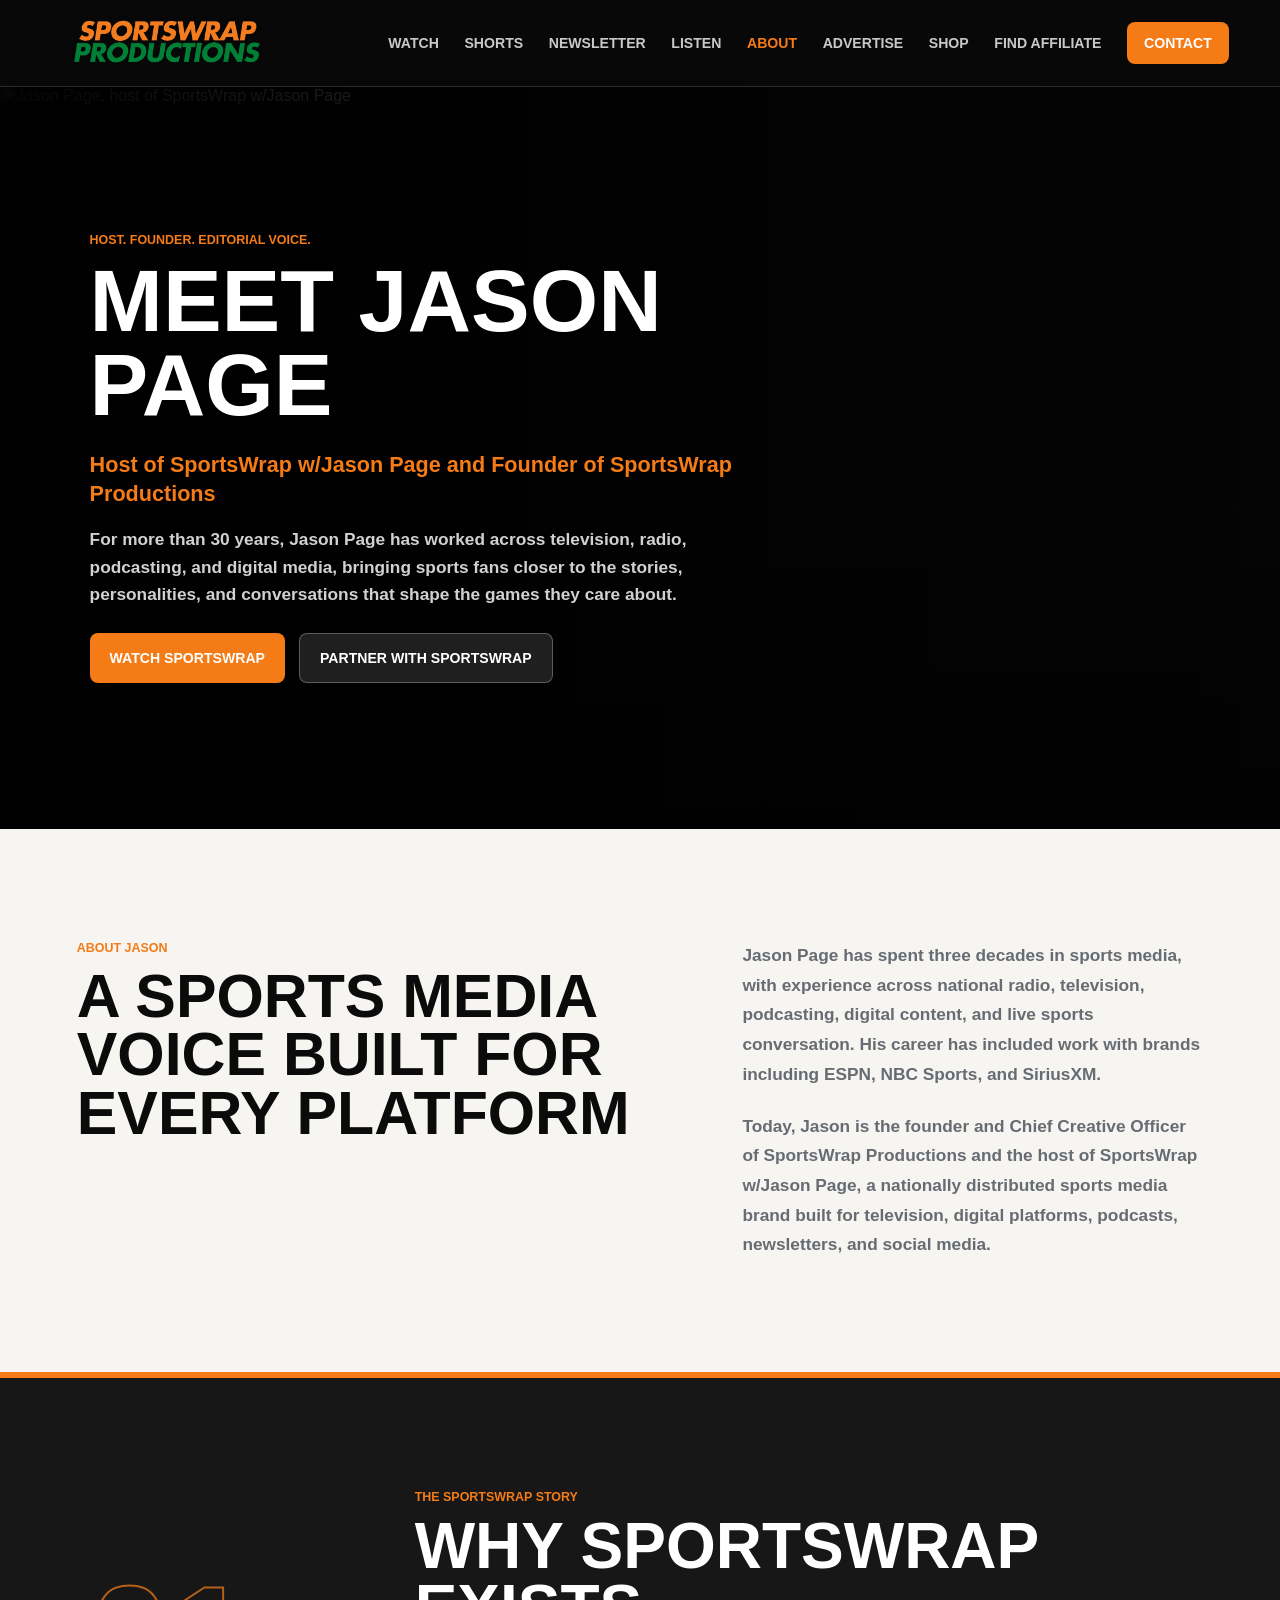
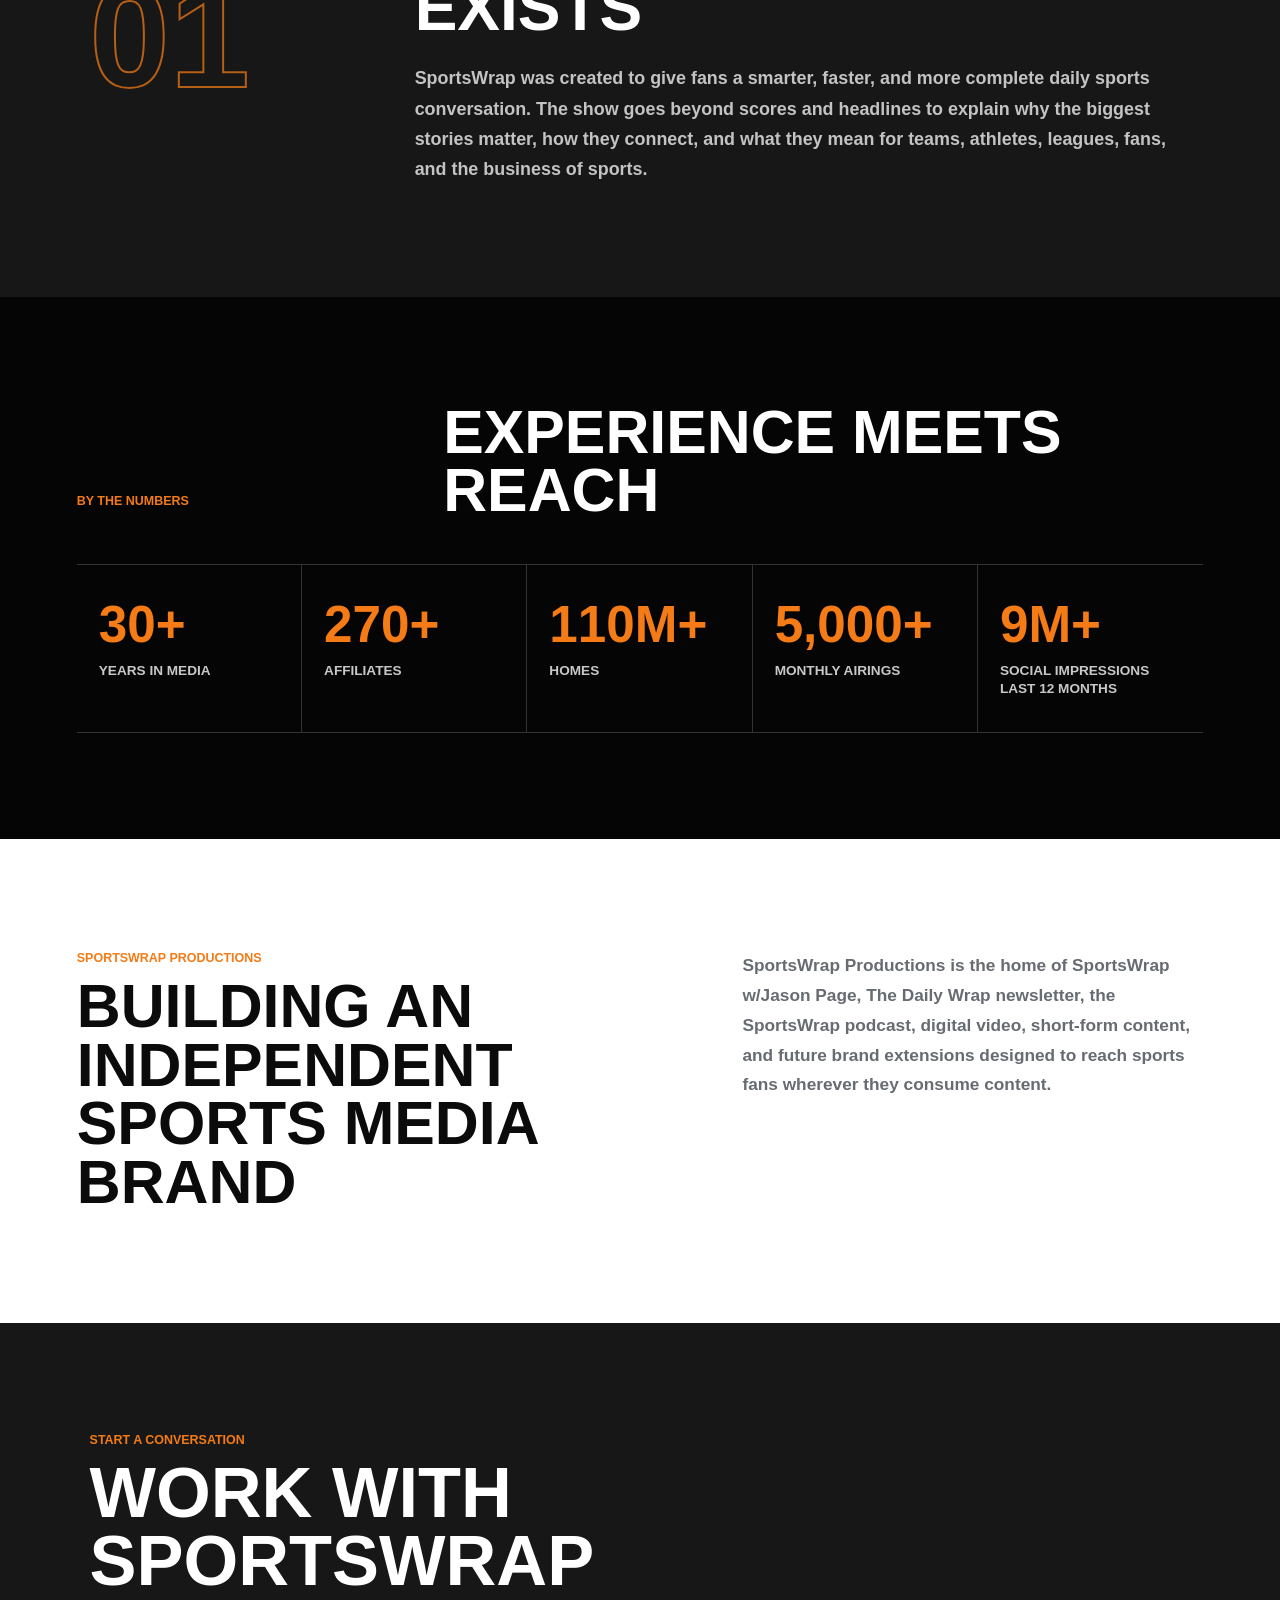
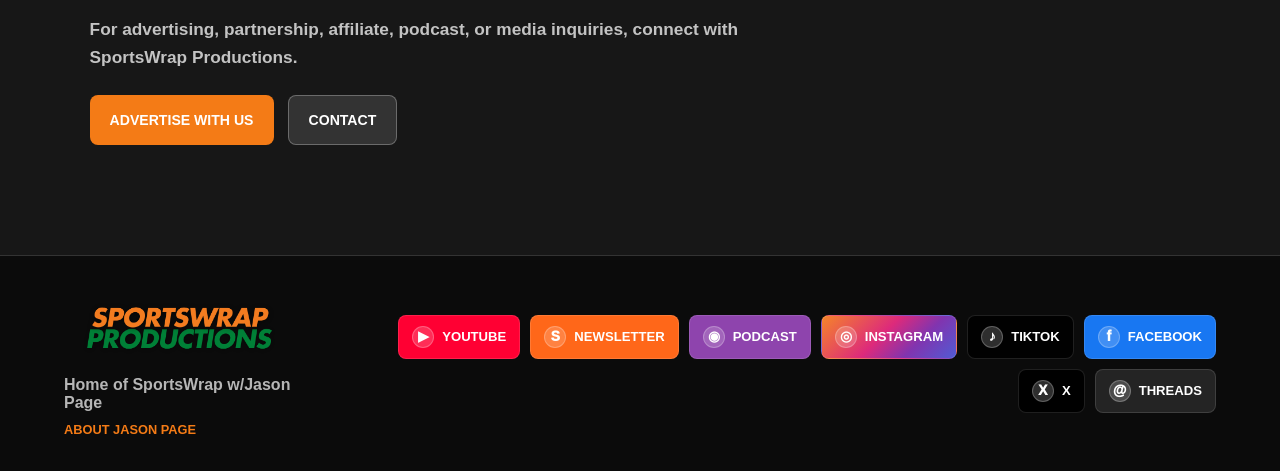
==== about-jason-page.html @ f4071608 "Add files via upload" ====
<!doctype html>
<html lang="en">
  <head>
    <!-- Google tag (gtag.js) -->
    <script async src="https://www.googletagmanager.com/gtag/js?id=G-JD4J3LBX82"></script>
    <script>
      window.dataLayer = window.dataLayer || [];
      function gtag(){dataLayer.push(arguments);}
      gtag('js', new Date());

      gtag('config', 'G-JD4J3LBX82');
    </script>
    <meta charset="UTF-8" />
    <meta name="viewport" content="width=device-width, initial-scale=1.0" />
    <title>About Jason Page | SportsWrap.tv</title>
    <meta
      name="description"
      content="Meet Jason Page, host of SportsWrap w/Jason Page and founder of SportsWrap Productions."
    />
    <link rel="stylesheet" href="styles.css" />
  </head>
  <body class="jason-page">
    <header class="site-header" id="top">
      <a class="brand" href="index.html" aria-label="SportsWrap Productions home">
        <img src="assets/sportswrap-productions-logo.png" alt="SportsWrap Productions" />
      </a>
      <button class="nav-toggle" type="button" aria-label="Open navigation" aria-expanded="false">
        <span></span><span></span><span></span>
      </button>
      <nav class="site-nav" aria-label="Primary navigation">
        <a href="index.html#watch">Watch</a>
        <a href="index.html#shorts">Shorts</a>
        <a href="index.html#newsletter">Newsletter</a>
        <a href="index.html#listen">Listen</a>
        <a href="about-jason-page.html" aria-current="page">About</a>
        <a href="index.html#sponsors">Advertise</a>
        <a href="index.html#shop">Shop</a>
        <a href="find-your-affiliate.html">Find Affiliate</a>
        <a class="nav-cta" href="index.html#contact">Contact</a>
      </nav>
    </header>

    <main>
      <section class="jason-hero" aria-labelledby="jason-hero-title">
        <img
          class="jason-hero-image"
          src="assets/jason-page-portrait.jpg"
          alt="Jason Page, host of SportsWrap w/Jason Page"
          width="1450"
          height="1800"
          decoding="async"
          fetchpriority="high"
        />
        <div class="jason-hero-shade" aria-hidden="true"></div>
        <div class="jason-hero-content">
          <p class="kicker">Host. Founder. Editorial Voice.</p>
          <h1 id="jason-hero-title">Meet Jason Page</h1>
          <p class="jason-hero-subtitle">
            Host of SportsWrap w/Jason Page and Founder of SportsWrap Productions
          </p>
          <p class="jason-hero-copy">
            For more than 30 years, Jason Page has worked across television, radio, podcasting, and digital media, bringing sports fans closer to the stories, personalities, and conversations that shape the games they care about.
          </p>
          <div class="hero-actions">
            <a class="button primary" href="index.html#watch">Watch SportsWrap</a>
            <a class="button secondary" href="index.html#sponsors">Partner With SportsWrap</a>
          </div>
        </div>
      </section>

      <section class="jason-profile-band" aria-labelledby="jason-profile-title">
        <div class="jason-section-heading">
          <p class="kicker">About Jason</p>
          <h2 id="jason-profile-title">A Sports Media Voice Built For Every Platform</h2>
        </div>
        <div class="jason-body-copy">
          <p>
            Jason Page has spent three decades in sports media, with experience across national radio, television, podcasting, digital content, and live sports conversation. His career has included work with brands including ESPN, NBC Sports, and SiriusXM.
          </p>
          <p>
            Today, Jason is the founder and Chief Creative Officer of SportsWrap Productions and the host of SportsWrap w/Jason Page, a nationally distributed sports media brand built for television, digital platforms, podcasts, newsletters, and social media.
          </p>
        </div>
      </section>

      <section class="jason-story-band" aria-labelledby="sportswrap-story-title">
        <div class="jason-story-number" aria-hidden="true">01</div>
        <div>
          <p class="kicker">The SportsWrap Story</p>
          <h2 id="sportswrap-story-title">Why SportsWrap Exists</h2>
          <p>
            SportsWrap was created to give fans a smarter, faster, and more complete daily sports conversation. The show goes beyond scores and headlines to explain why the biggest stories matter, how they connect, and what they mean for teams, athletes, leagues, fans, and the business of sports.
          </p>
        </div>
      </section>

      <section class="jason-stats" aria-labelledby="jason-stats-title">
        <div class="jason-stats-heading">
          <p class="kicker">By The Numbers</p>
          <h2 id="jason-stats-title">Experience Meets Reach</h2>
        </div>
        <div class="jason-stat-grid">
          <article><strong>30+</strong><span>Years In Media</span></article>
          <article><strong>270+</strong><span>Affiliates</span></article>
          <article><strong>110M+</strong><span>Homes</span></article>
          <article><strong>5,000+</strong><span>Monthly Airings</span></article>
          <article><strong>9M+</strong><span>Social Impressions<br />Last 12 Months</span></article>
        </div>
      </section>

      <section class="jason-productions-band" aria-labelledby="productions-title">
        <div>
          <p class="kicker">SportsWrap Productions</p>
          <h2 id="productions-title">Building An Independent Sports Media Brand</h2>
        </div>
        <p>
          SportsWrap Productions is the home of SportsWrap w/Jason Page, The Daily Wrap newsletter, the SportsWrap podcast, digital video, short-form content, and future brand extensions designed to reach sports fans wherever they consume content.
        </p>
      </section>

      <section class="jason-cta" aria-labelledby="jason-cta-title">
        <p class="kicker">Start A Conversation</p>
        <h2 id="jason-cta-title">Work With SportsWrap</h2>
        <p>
          For advertising, partnership, affiliate, podcast, or media inquiries, connect with SportsWrap Productions.
        </p>
        <div class="hero-actions">
          <a class="button primary" href="index.html#sponsors">Advertise With Us</a>
          <a class="button secondary" href="index.html#contact">Contact</a>
        </div>
      </section>
    </main>

    <footer>
      <div class="footer-brand">
        <img src="assets/sportswrap-productions-logo.png" alt="SportsWrap Productions" />
        <p>Home of SportsWrap w/Jason Page</p>
        <a class="footer-about-link" href="about-jason-page.html">About Jason Page</a>
      </div>
      <div class="social-links footer-socials" aria-label="SportsWrap social links">
        <a class="social-link youtube" href="https://www.youtube.com/@SportsWrap" target="_blank" rel="noreferrer"><span class="social-mark">▶</span>YouTube</a>
        <a class="social-link newsletter" href="https://jasonpage1.substack.com/" target="_blank" rel="noreferrer"><span class="social-mark">S</span>Newsletter</a>
        <a class="social-link podcast" href="https://podcasts.apple.com/us/podcast/sportswrap-with-jason-page/id1707125053" target="_blank" rel="noreferrer"><span class="social-mark">◉</span>Podcast</a>
        <a class="social-link instagram" href="https://www.instagram.com/sportswrapjasonpage" target="_blank" rel="noreferrer"><span class="social-mark">◎</span>Instagram</a>
        <a class="social-link tiktok" href="https://www.tiktok.com/@sportswrapjasonpage" target="_blank" rel="noreferrer"><span class="social-mark">♪</span>TikTok</a>
        <a class="social-link facebook" href="https://www.facebook.com/TheJasonPage" target="_blank" rel="noreferrer"><span class="social-mark">f</span>Facebook</a>
        <a class="social-link x-social" href="https://x.com/TheBackPage" target="_blank" rel="noreferrer"><span class="social-mark">X</span>X</a>
        <a class="social-link threads" href="https://www.threads.net/@sportswrapjasonpage" target="_blank" rel="noreferrer"><span class="social-mark">@</span>Threads</a>
      </div>
    </footer>

    <script src="script.js?v=20260621-about"></script>
  </body>
</html>
---- styles.css ----
:root {
  --orange: #f47b16;
  --green: #00843d;
  --ink: #0b0b0b;
  --charcoal: #171717;
  --paper: #f6f5f1;
  --white: #ffffff;
  --muted: #676b72;
  --line: rgba(11, 11, 11, 0.14);
}

* { box-sizing: border-box; }
html { scroll-behavior: smooth; }
body {
  margin: 0;
  color: var(--ink);
  background: var(--paper);
  font-family: Arial, Helvetica, sans-serif;
}
a { color: inherit; text-decoration: none; }
button, input, select, textarea { font: inherit; }

.site-header {
  position: sticky;
  top: 0;
  z-index: 20;
  display: flex;
  align-items: center;
  justify-content: space-between;
  min-height: 86px;
  padding: 14px clamp(18px, 4vw, 70px);
  color: var(--white);
  background: rgba(9, 9, 9, 0.92);
  border-bottom: 1px solid rgba(255, 255, 255, 0.14);
  backdrop-filter: blur(18px);
}
.brand img {
  display: block;
  width: clamp(160px, 18vw, 250px);
  height: 58px;
  object-fit: cover;
  object-position: center;
}
.site-nav {
  display: flex;
  align-items: center;
  gap: clamp(14px, 2vw, 26px);
  color: rgba(255, 255, 255, 0.78);
  font-size: 0.88rem;
  font-weight: 900;
  text-transform: uppercase;
}
.nav-cta, .button.primary {
  color: var(--white);
  background: var(--orange);
}
.nav-cta {
  padding: 13px 17px;
  border-radius: 8px;
}
.nav-toggle {
  display: none;
  width: 44px;
  height: 44px;
  background: transparent;
  border: 1px solid rgba(255,255,255,.3);
  border-radius: 8px;
}
.nav-toggle span {
  display: block;
  height: 2px;
  margin: 6px 10px;
  background: var(--white);
}

.hero {
  position: relative;
  min-height: calc(92svh - 86px);
  display: grid;
  align-items: center;
  overflow: hidden;
  color: var(--white);
}
.hero-image,
.hero-shade {
  position: absolute;
  inset: 0;
}
.hero-image {
  background-image: url("assets/sportswrap-studio-shot.jpg");
  background-size: cover;
  background-position: 58% center;
}
.hero-shade {
  background:
    linear-gradient(90deg, rgba(0,0,0,.94) 0%, rgba(0,0,0,.78) 42%, rgba(0,0,0,.34) 74%, rgba(0,0,0,.18) 100%),
    linear-gradient(0deg, rgba(0,0,0,.72) 0%, rgba(0,0,0,0) 38%);
}
.hero-content {
  position: relative;
  z-index: 1;
  width: min(780px, calc(100% - 36px));
  margin-left: clamp(18px, 7vw, 90px);
  padding: 52px 0;
}
.show-logo {
  display: block;
  width: min(350px, 76vw);
  height: 126px;
  margin-bottom: 18px;
  object-fit: cover;
  object-position: center;
  filter: drop-shadow(0 10px 28px rgba(0,0,0,.7));
}
h1, h2, h3 {
  margin: 0;
  font-weight: 900;
  text-transform: uppercase;
  line-height: .96;
}
h1 { max-width: 760px; font-size: clamp(3.2rem, 6.8vw, 6.3rem); }
h2 { font-size: clamp(2.1rem, 4.5vw, 4.3rem); }
h3 { font-size: 1.25rem; }
.hero p {
  max-width: 620px;
  margin: 18px 0 0;
  color: rgba(255,255,255,.86);
  font-size: clamp(1.05rem, 1.8vw, 1.3rem);
  font-weight: 800;
  line-height: 1.45;
  text-shadow: 0 2px 14px rgba(0,0,0,.9);
}
.hero-actions { display: flex; flex-wrap: wrap; gap: 14px; margin-top: 24px; }
.button {
  display: inline-flex;
  justify-content: center;
  align-items: center;
  min-height: 50px;
  padding: 14px 20px;
  border: 0;
  border-radius: 8px;
  cursor: pointer;
  font-size: .88rem;
  font-weight: 900;
  text-transform: uppercase;
}
.button.secondary {
  color: var(--white);
  background: rgba(255,255,255,.12);
  border: 1px solid rgba(255,255,255,.28);
}

.credibility {
  display: grid;
  grid-template-columns: repeat(4, 1fr);
  color: var(--white);
  background: var(--charcoal);
}
.credibility div { padding: 24px clamp(18px, 3vw, 34px); border-right: 1px solid rgba(255,255,255,.1); }
.credibility strong { display: block; font-size: clamp(1.4rem, 2vw, 2.1rem); font-weight: 900; }
.credibility span { color: rgba(255,255,255,.72); font-weight: 800; }

.section { padding: clamp(70px, 9vw, 118px) clamp(18px, 5vw, 72px); }
.split, .about, .contact, .affiliate {
  display: grid;
  grid-template-columns: minmax(0, .85fr) minmax(320px, .72fr);
  gap: clamp(30px, 6vw, 86px);
  align-items: center;
}
.kicker { margin: 0 0 12px; color: var(--orange); font-size: .78rem; font-weight: 900; text-transform: uppercase; }
.section p, .sponsor-section p { color: var(--muted); font-weight: 700; line-height: 1.55; }
.watch-copy { margin-top: 18px; max-width: 620px; }
.video-panel {
  overflow: hidden;
  color: var(--white);
  background: var(--ink);
  border-radius: 8px;
  box-shadow: 0 24px 60px rgba(11, 11, 11, 0.18);
}
.video-frame {
  position: relative;
  aspect-ratio: 16 / 9;
  background: linear-gradient(135deg, var(--orange), var(--ink) 55%, var(--green));
}
.video-frame iframe {
  position: absolute;
  inset: 0;
  width: 100%;
  height: 100%;
  border: 0;
  opacity: 0;
}
.video-frame iframe.is-loaded { opacity: 1; }
.video-frame::before {
  content: "Latest episode will load from YouTube";
  position: absolute;
  inset: 0;
  display: grid;
  place-items: center;
  padding: 24px;
  color: rgba(255,255,255,.82);
  font-weight: 900;
  text-align: center;
  text-transform: uppercase;
}
.video-meta {
  padding: 18px 20px 20px;
}
.video-meta span {
  display: block;
  margin-bottom: 8px;
  color: var(--orange);
  font-size: .78rem;
  font-weight: 900;
  text-transform: uppercase;
}
.video-meta h3 {
  line-height: 1.1;
}
.video-meta a {
  display: inline-block;
  margin-top: 14px;
  color: rgba(255,255,255,.78);
  font-size: .88rem;
  font-weight: 900;
  text-transform: uppercase;
}
.shorts-section {
  padding: clamp(58px, 7vw, 92px) clamp(18px, 5vw, 72px);
  color: var(--white);
  background:
    linear-gradient(135deg, rgba(11,11,11,.98), rgba(11,11,11,.92)),
    radial-gradient(circle at 88% 18%, rgba(244,123,22,.28), transparent 34%);
}
.shorts-heading {
  display: flex;
  justify-content: space-between;
  align-items: end;
  gap: 24px;
  margin-bottom: 28px;
}
.shorts-heading h2 {
  font-size: clamp(2rem, 4vw, 3.75rem);
}
.shorts-heading p:not(.kicker) {
  max-width: 430px;
  margin: 0;
  color: rgba(255,255,255,.72);
  font-weight: 800;
  line-height: 1.5;
}
.shorts-grid {
  display: grid;
  grid-template-columns: repeat(3, minmax(0, 1fr));
  gap: 18px;
}
.short-card {
  overflow: hidden;
  min-width: 0;
  background: rgba(255,255,255,.06);
  border: 1px solid rgba(255,255,255,.14);
  border-radius: 8px;
  box-shadow: 0 22px 54px rgba(0,0,0,.28);
}
.short-frame {
  position: relative;
  aspect-ratio: 9 / 16;
  min-height: clamp(420px, 124vw, 640px);
  background: linear-gradient(135deg, var(--orange), var(--ink) 58%, var(--green));
}
.short-frame::before {
  content: "Short will load from YouTube";
  position: absolute;
  inset: 0;
  display: grid;
  place-items: center;
  padding: 18px;
  color: rgba(255,255,255,.78);
  font-size: .84rem;
  font-weight: 900;
  text-align: center;
  text-transform: uppercase;
}
.short-frame iframe {
  position: absolute;
  inset: 0;
  width: 100%;
  height: 100%;
  border: 0;
}
.short-card h3 {
  padding: 14px 15px 16px;
  font-size: .96rem;
  line-height: 1.15;
}
.short-card h3 a {
  color: inherit;
}
.shorts-more {
  margin-top: 24px;
}
.newsletter-section {
  display: grid;
  grid-template-columns: minmax(0, .78fr) minmax(320px, .7fr);
  gap: clamp(24px, 5vw, 62px);
  align-items: center;
  padding: clamp(46px, 6vw, 74px) clamp(18px, 5vw, 72px);
  color: var(--white);
  background:
    linear-gradient(135deg, rgba(0,0,0,.96), rgba(0,0,0,.9)),
    radial-gradient(circle at 90% 20%, rgba(244,123,22,.22), transparent 34%);
}
.newsletter-logo {
  display: block;
  width: min(420px, 100%);
  height: auto;
  margin: 0 0 18px;
  border-radius: 8px;
  box-shadow: 0 18px 48px rgba(0,0,0,.28);
}
.newsletter-section h2 {
  max-width: 620px;
  font-size: clamp(1.85rem, 3.4vw, 3.15rem);
}
.newsletter-section p:not(.kicker) {
  max-width: 560px;
  color: rgba(255,255,255,.76);
  font-weight: 800;
  line-height: 1.55;
  margin-bottom: 0;
}
.newsletter-section .button {
  margin-top: 18px;
}
.substack-embed {
  overflow: hidden;
  min-height: 280px;
  background: var(--white);
  border: 1px solid rgba(255,255,255,.18);
  border-radius: 8px;
  box-shadow: 0 24px 60px rgba(0,0,0,.26);
}
.substack-embed iframe {
  display: block;
  width: 100%;
  height: 280px;
  border: 0;
  background: var(--white);
}
.listen-section {
  display: grid;
  grid-template-columns: minmax(0, .86fr) minmax(320px, .7fr);
  gap: clamp(26px, 5vw, 64px);
  align-items: center;
  padding: clamp(56px, 7vw, 88px) clamp(18px, 5vw, 72px);
  background: var(--paper);
}
.listen-section p {
  max-width: 620px;
  color: var(--muted);
  font-weight: 800;
  line-height: 1.55;
}
.podcast-links {
  display: flex;
  flex-wrap: wrap;
  gap: 10px;
  margin-top: 22px;
}
.podcast-links a {
  display: inline-flex;
  align-items: center;
  min-height: 42px;
  padding: 10px 13px;
  color: var(--ink);
  background: var(--white);
  border: 1px solid var(--line);
  border-radius: 8px;
  font-size: .82rem;
  font-weight: 900;
  text-transform: uppercase;
}
.podcast-player {
  padding: 22px;
  color: var(--white);
  background: var(--ink);
  border-radius: 8px;
  box-shadow: 0 24px 60px rgba(11,11,11,.18);
}
.podcast-player span {
  display: block;
  margin-bottom: 10px;
  color: var(--orange);
  font-size: .78rem;
  font-weight: 900;
  text-transform: uppercase;
}
.podcast-player h3 {
  line-height: 1.12;
}
.podcast-player p {
  color: rgba(255,255,255,.62);
  font-size: .9rem;
}
.podcast-player audio {
  width: 100%;
  margin-top: 14px;
}
.podcast-player a {
  display: inline-block;
  margin-top: 16px;
  color: rgba(255,255,255,.78);
  font-size: .88rem;
  font-weight: 900;
  text-transform: uppercase;
}
.about { background: white; }
.studio-card {
  min-height: 460px;
  background-image: linear-gradient(0deg, rgba(0,0,0,.38), rgba(0,0,0,.02)), url("assets/sportswrap-studio-shot.jpg");
  background-size: cover;
  background-position: center;
  border-radius: 8px;
}
.cards { display: grid; grid-template-columns: repeat(3, 1fr); gap: 18px; margin-top: 34px; }
.cards article { min-height: 260px; padding: 24px; background: white; border: 1px solid var(--line); border-radius: 8px; }
.cards span { display: block; margin-bottom: 44px; color: var(--orange); font-weight: 900; text-transform: uppercase; }
.cards p { margin-bottom: 0; }
.shop-section {
  padding: clamp(70px, 8vw, 108px) clamp(18px, 5vw, 72px);
  background:
    linear-gradient(180deg, rgba(255,255,255,.62), rgba(255,255,255,.2)),
    var(--paper);
}
.shop-intro {
  display: grid;
  grid-template-columns: minmax(0, .9fr) minmax(280px, .55fr);
  gap: clamp(22px, 5vw, 62px);
  align-items: end;
  margin-bottom: 32px;
}
.shop-intro h2 {
  max-width: 920px;
  font-size: clamp(2rem, 4.25vw, 4.1rem);
}
.shop-intro p:not(.kicker) {
  margin: 0;
  color: var(--muted);
  font-weight: 800;
  line-height: 1.55;
}
.collection-grid {
  display: grid;
  grid-template-columns: repeat(3, minmax(0, 1fr));
  gap: 18px;
  margin-top: 18px;
}
.collection-card {
  display: grid;
  gap: 44px;
  min-height: 260px;
  padding: 24px;
  background: var(--white);
  border: 1px solid var(--line);
  border-radius: 8px;
  box-shadow: 0 18px 48px rgba(11,11,11,.08);
}
.collection-card span {
  color: var(--orange);
  font-size: .78rem;
  font-weight: 1000;
  text-transform: uppercase;
}
.collection-card h3 {
  line-height: 1.08;
}
.collection-card p {
  margin-bottom: 0;
  color: var(--muted);
  font-weight: 750;
  line-height: 1.5;
}
.first-collection {
  display: grid;
  grid-template-columns: minmax(0, 1fr) minmax(260px, .55fr) auto;
  gap: clamp(18px, 4vw, 40px);
  align-items: center;
  margin-top: 18px;
  padding: clamp(20px, 3vw, 30px);
  color: var(--white);
  background: var(--ink);
  border-radius: 8px;
  box-shadow: 0 18px 48px rgba(11,11,11,.12);
}
.first-collection h3 {
  font-size: clamp(1.45rem, 2.8vw, 2.4rem);
  line-height: 1.02;
}
.first-collection p:not(.kicker) {
  max-width: 720px;
  color: rgba(255,255,255,.76);
  font-weight: 800;
  line-height: 1.55;
}
.first-collection .button {
  justify-self: end;
}
.launch-badge {
  display: inline-flex;
  margin-bottom: 14px;
  padding: 8px 10px;
  color: var(--ink);
  background: var(--orange);
  border-radius: 999px;
  font-size: .74rem;
  font-weight: 1000;
  text-transform: uppercase;
}
.collection-products {
  display: grid;
  gap: 10px;
  margin: 0;
  padding: 0;
  list-style: none;
}
.collection-products li {
  padding: 10px 0;
  border-bottom: 1px solid rgba(255,255,255,.14);
  color: rgba(255,255,255,.86);
  font-weight: 900;
}
.collection-products li::before {
  content: "";
  display: inline-block;
  width: 8px;
  height: 8px;
  margin-right: 10px;
  background: var(--green);
  border-radius: 999px;
  vertical-align: middle;
}
.sponsor-section {
  padding: clamp(76px, 9vw, 126px) clamp(18px, 5vw, 72px);
  color: var(--white);
  background: var(--ink);
}
.sponsor-section p { max-width: 720px; color: rgba(255,255,255,.76); }
.sponsor-intro {
  display: grid;
  grid-template-columns: minmax(0, 1fr) auto;
  gap: clamp(24px, 5vw, 64px);
  align-items: end;
}
.sponsor-intro .button {
  min-width: 190px;
}
.sponsor-proof {
  margin-top: clamp(36px, 5vw, 58px);
}
.sponsor-grid {
  display: grid;
  grid-template-columns: repeat(4, minmax(0, 1fr));
  gap: 14px;
  margin-top: 18px;
}
.sponsor-grid article {
  min-height: 230px;
  padding: 20px;
  background: rgba(255,255,255,.07);
  border: 1px solid rgba(255,255,255,.14);
  border-radius: 8px;
}
.sponsor-grid span {
  display: inline-grid;
  place-items: center;
  width: 38px;
  height: 38px;
  margin-bottom: 28px;
  color: var(--ink);
  background: var(--orange);
  border-radius: 999px;
  font-size: .82rem;
  font-weight: 1000;
}
.sponsor-grid h3 {
  font-size: 1.02rem;
  line-height: 1.12;
}
.sponsor-grid p {
  margin-bottom: 0;
  color: rgba(255,255,255,.72);
  font-size: .94rem;
  font-weight: 750;
}
.affiliate {
  grid-template-columns: minmax(0, 1fr) minmax(300px, 460px);
  gap: clamp(28px, 4vw, 54px);
  background: var(--orange);
  align-items: center;
}
.affiliate .kicker, .affiliate p { color: rgba(0,0,0,.74); }
.affiliate-actions {
  display: flex;
  flex-wrap: wrap;
  gap: 12px;
  margin-top: 24px;
}
.affiliate-logos {
  justify-self: end;
  width: min(100%, 460px);
  padding: 18px;
  background: var(--ink);
  border-radius: 8px;
  box-shadow: 0 22px 54px rgba(0,0,0,.18);
}
.affiliate-logos span {
  display: block;
  margin-bottom: 16px;
  color: rgba(255,255,255,.72);
  font-size: .78rem;
  font-weight: 900;
  text-transform: uppercase;
}
.affiliate-logos img {
  display: block;
  width: min(100%, 330px);
  height: auto;
  margin: 0 auto;
}
.button.light { color: var(--ink); border-color: rgba(0,0,0,.2); }
.finder-hero {
  padding: clamp(64px, 9vw, 108px) clamp(18px, 5vw, 72px);
  color: var(--white);
  background:
    linear-gradient(135deg, rgba(0,0,0,.94), rgba(0,0,0,.86)),
    radial-gradient(circle at 90% 18%, rgba(244,123,22,.22), transparent 32%);
}
.finder-hero h1 {
  max-width: 940px;
}
.finder-hero p {
  max-width: 720px;
  color: rgba(255,255,255,.78);
  font-size: clamp(1.05rem, 1.7vw, 1.28rem);
  font-weight: 800;
  line-height: 1.5;
}
.finder-section {
  padding: clamp(42px, 6vw, 72px) clamp(18px, 5vw, 72px) clamp(76px, 9vw, 120px);
}
.finder-controls {
  display: grid;
  grid-template-columns: minmax(0, 1fr) minmax(220px, .32fr);
  gap: 14px;
  padding: 18px;
  background: var(--white);
  border: 1px solid var(--line);
  border-radius: 8px;
  box-shadow: 0 18px 50px rgba(11,11,11,.08);
}
.finder-summary {
  display: flex;
  flex-wrap: wrap;
  justify-content: space-between;
  gap: 14px;
  margin: 22px 0;
  color: var(--muted);
  font-weight: 900;
}
.affiliate-results {
  display: grid;
  grid-template-columns: repeat(3, minmax(0, 1fr));
  gap: 16px;
}
.affiliate-card {
  display: grid;
  gap: 12px;
  padding: 20px;
  background: var(--white);
  border: 1px solid var(--line);
  border-radius: 8px;
}
.affiliate-card .market {
  color: var(--orange);
  font-size: .78rem;
  font-weight: 900;
  text-transform: uppercase;
}
.affiliate-card h2 {
  font-size: 1.45rem;
  line-height: 1.08;
}
.affiliate-card dl {
  display: grid;
  gap: 8px;
  margin: 0;
}
.affiliate-card div {
  display: grid;
  grid-template-columns: 94px 1fr;
  gap: 10px;
}
.affiliate-card dt {
  color: var(--muted);
  font-size: .78rem;
  font-weight: 900;
  text-transform: uppercase;
}
.affiliate-card dd {
  margin: 0;
  font-weight: 800;
}
.empty-results {
  padding: 28px;
  background: var(--white);
  border: 1px solid var(--line);
  border-radius: 8px;
  color: var(--muted);
  font-weight: 800;
}
form { display: grid; gap: 16px; padding: 22px; background: white; border: 1px solid var(--line); border-radius: 8px; }
label { font-weight: 900; }
input, select, textarea { width: 100%; margin-top: 8px; padding: 13px 14px; border: 1px solid var(--line); border-radius: 8px; }
textarea { min-height: 128px; resize: vertical; }
.social-links {
  display: flex;
  flex-wrap: wrap;
  gap: 10px;
  margin-top: 24px;
}
.social-links a {
  display: inline-flex;
  align-items: center;
  gap: 8px;
  min-height: 40px;
  padding: 10px 13px;
  color: white;
  background: white;
  border: 1px solid transparent;
  border-radius: 8px;
  font-size: .82rem;
  font-weight: 900;
  text-transform: uppercase;
  box-shadow: 0 10px 18px rgba(0,0,0,.12);
  transition: transform .18s ease, filter .18s ease;
}
.social-mark {
  display: inline-grid;
  place-items: center;
  width: 22px;
  height: 22px;
  color: inherit;
  background: rgba(255,255,255,.18);
  border: 1px solid rgba(255,255,255,.24);
  border-radius: 999px;
  font-size: .86rem;
  font-weight: 1000;
  line-height: 1;
  text-transform: none;
}
.social-link.youtube { background: #ff0033; }
.social-link.instagram { background: linear-gradient(135deg, #f58529 0%, #dd2a7b 45%, #8134af 70%, #515bd4 100%); }
.social-link.tiktok { background: #010101; }
.social-link.facebook { background: #1877f2; }
.social-link.x-social { background: #000; }
.social-link.threads { background: #242424; }
.social-link.newsletter { background: #ff6719; }
.social-link.podcast { background: #8e44ad; }
.social-links a:hover {
  transform: translateY(-1px);
  filter: brightness(1.04);
}
footer {
  display: flex;
  align-items: center;
  justify-content: space-between;
  gap: 28px;
  padding: 34px clamp(18px,5vw,72px);
  color: white;
  background: var(--ink);
}
footer img { width: 230px; height: 78px; object-fit: cover; object-position: center; }
footer p { color: rgba(255,255,255,.7); font-weight: 700; }
.footer-socials {
  justify-content: flex-end;
  margin-top: 0;
}
.footer-socials a {
  color: white;
  border-color: rgba(255,255,255,.12);
  box-shadow: none;
}

.footer-brand {
  display: grid;
  justify-items: start;
}
.footer-brand p { margin: 8px 0 10px; }
.footer-about-link {
  color: var(--orange);
  font-size: .8rem;
  font-weight: 900;
  text-transform: uppercase;
}

/* About Jason Page */
.jason-page { background: var(--ink); }
.jason-page .site-nav a[aria-current="page"] { color: var(--orange); }

.jason-hero {
  position: relative;
  display: grid;
  align-items: center;
  min-height: calc(92svh - 86px);
  overflow: hidden;
  color: var(--white);
  background: #050505;
}
.jason-hero-image,
.jason-hero-shade {
  position: absolute;
  inset: 0;
  width: 100%;
  height: 100%;
}
.jason-hero-image {
  object-fit: cover;
  object-position: 74% 31%;
}
.jason-hero-shade {
  background:
    linear-gradient(90deg, rgba(0,0,0,.98) 0%, rgba(0,0,0,.88) 34%, rgba(0,0,0,.46) 63%, rgba(0,0,0,.14) 100%),
    linear-gradient(0deg, rgba(0,0,0,.62) 0%, rgba(0,0,0,0) 42%);
}
.jason-hero-content {
  position: relative;
  z-index: 1;
  width: min(760px, calc(100% - 36px));
  margin-left: clamp(18px, 7vw, 96px);
  padding: 76px 0;
}
.jason-hero h1 {
  max-width: 700px;
  font-size: 5.5rem;
}
.jason-hero-subtitle {
  max-width: 650px;
  margin: 22px 0 0;
  color: var(--orange);
  font-size: 1.35rem;
  font-weight: 900;
  line-height: 1.35;
}
.jason-hero-copy {
  max-width: 640px;
  margin: 18px 0 0;
  color: rgba(255,255,255,.82);
  font-size: 1.08rem;
  font-weight: 700;
  line-height: 1.6;
}

.jason-profile-band,
.jason-productions-band {
  display: grid;
  grid-template-columns: minmax(0, .9fr) minmax(320px, .72fr);
  gap: clamp(36px, 7vw, 104px);
  align-items: start;
  padding: 112px clamp(18px, 6vw, 96px);
  background: var(--paper);
}
.jason-section-heading h2,
.jason-productions-band h2 {
  max-width: 780px;
  font-size: 3.8rem;
}
.jason-body-copy p,
.jason-productions-band > p {
  margin: 0 0 22px;
  color: var(--muted);
  font-size: 1.08rem;
  font-weight: 700;
  line-height: 1.72;
}
.jason-body-copy p:last-child { margin-bottom: 0; }

.jason-story-band {
  display: grid;
  grid-template-columns: minmax(160px, .32fr) minmax(0, 1fr);
  gap: clamp(28px, 6vw, 90px);
  align-items: center;
  padding: 112px clamp(18px, 7vw, 112px);
  color: var(--white);
  background: var(--charcoal);
  border-top: 6px solid var(--orange);
}
.jason-story-number {
  color: transparent;
  font-size: 9rem;
  font-weight: 900;
  line-height: .8;
  -webkit-text-stroke: 2px rgba(244,123,22,.72);
}
.jason-story-band h2 { max-width: 850px; font-size: 4rem; }
.jason-story-band p:last-child {
  max-width: 880px;
  margin: 24px 0 0;
  color: rgba(255,255,255,.74);
  font-size: 1.12rem;
  font-weight: 700;
  line-height: 1.7;
}

.jason-stats {
  padding: 106px clamp(18px, 6vw, 96px);
  color: var(--white);
  background: #050505;
}
.jason-stats-heading {
  display: flex;
  align-items: end;
  justify-content: space-between;
  gap: 28px;
  margin-bottom: 44px;
}
.jason-stats-heading h2 { max-width: 760px; font-size: 3.8rem; }
.jason-stat-grid {
  display: grid;
  grid-template-columns: repeat(5, minmax(0, 1fr));
  border-top: 1px solid rgba(255,255,255,.18);
  border-bottom: 1px solid rgba(255,255,255,.18);
}
.jason-stat-grid article {
  min-width: 0;
  padding: 34px 22px;
  border-right: 1px solid rgba(255,255,255,.18);
}
.jason-stat-grid article:last-child { border-right: 0; }
.jason-stat-grid strong {
  display: block;
  color: var(--orange);
  font-size: 3.2rem;
  font-weight: 900;
  line-height: 1;
}
.jason-stat-grid span {
  display: block;
  margin-top: 12px;
  color: rgba(255,255,255,.78);
  font-size: .85rem;
  font-weight: 900;
  line-height: 1.35;
  text-transform: uppercase;
}

.jason-productions-band {
  background: var(--white);
}
.jason-productions-band > p { margin: 0; }

.jason-cta {
  padding: 110px clamp(18px, 7vw, 112px);
  color: var(--white);
  background: var(--charcoal);
  border-bottom: 1px solid rgba(255,255,255,.12);
}
.jason-cta h2 { max-width: 820px; font-size: 4.4rem; }
.jason-cta > p:not(.kicker) {
  max-width: 700px;
  margin: 22px 0 0;
  color: rgba(255,255,255,.74);
  font-size: 1.08rem;
  font-weight: 700;
  line-height: 1.6;
}

@media (max-width: 940px) {
  .nav-toggle { display: block; }
  .site-nav {
    position: absolute;
    top: 100%;
    left: 0;
    right: 0;
    display: none;
    flex-direction: column;
    align-items: stretch;
    gap: 0;
    padding: 8px 18px 18px;
    background: rgba(9,9,9,.97);
  }
  .site-nav.is-open { display: flex; }
  .site-nav a { padding: 13px 0; }
  .nav-cta { text-align: center; }
  .credibility, .split, .newsletter-section, .listen-section, .about, .contact, .affiliate, .cards, .affiliate-results, .finder-controls, .shop-intro, .collection-grid, .first-collection, .sponsor-intro { grid-template-columns: 1fr; }
  .first-collection .button { justify-self: stretch; }
  .sponsor-grid { grid-template-columns: repeat(2, minmax(0, 1fr)); }
  .shorts-heading { display: grid; }
  .shorts-grid {
    display: flex;
    grid-template-columns: none;
    gap: 14px;
    overflow-x: auto;
    margin: 0 -18px;
    padding: 0 18px 14px;
    scroll-snap-type: x mandatory;
    -webkit-overflow-scrolling: touch;
  }
  .short-card {
    flex: 0 0 min(78vw, 300px);
    scroll-snap-align: start;
  }
  .short-frame {
    height: min(132vw, 520px);
    min-height: 420px;
    aspect-ratio: auto;
  }
  .affiliate-logos { justify-self: stretch; width: 100%; }
  footer { display: grid; }
  .footer-socials { justify-content: flex-start; }
  .jason-profile-band,
  .jason-productions-band { grid-template-columns: 1fr; }
  .jason-stat-grid { grid-template-columns: repeat(2, minmax(0, 1fr)); }
  .jason-stat-grid article { border-bottom: 1px solid rgba(255,255,255,.18); }
  .jason-stat-grid article:nth-child(2n) { border-right: 0; }
  .jason-stat-grid article:last-child { border-bottom: 0; }
}

@media (max-width: 560px) {
  .site-header { min-height: 74px; }
  .brand img { width: 150px; height: 48px; }
  .hero { min-height: calc(88svh - 74px); }
  .hero-image { background-position: 48% center; }
  .hero-shade {
    background:
      linear-gradient(90deg, rgba(0,0,0,.88), rgba(0,0,0,.66)),
      linear-gradient(0deg, rgba(0,0,0,.72), rgba(0,0,0,.12) 42%);
  }
  .hero-content { width: calc(100% - 32px); margin: 0 auto; }
  .show-logo { width: min(304px, 82vw); height: 112px; }
  h1 { font-size: 3.2rem; }
  .hero-actions { display: grid; }
  .button { width: 100%; }
  .affiliate-actions { display: grid; }
  .credibility { grid-template-columns: repeat(2, 1fr); }
  .studio-card { min-height: 320px; }
  .substack-embed, .substack-embed iframe { min-height: 320px; height: 320px; }
  .sponsor-grid { grid-template-columns: 1fr; }
  .jason-hero { min-height: calc(92svh - 74px); align-items: end; }
  .jason-hero-image { object-position: 58% 24%; }
  .jason-hero-shade {
    background:
      linear-gradient(0deg, rgba(0,0,0,.98) 0%, rgba(0,0,0,.78) 52%, rgba(0,0,0,.18) 100%),
      linear-gradient(90deg, rgba(0,0,0,.54), rgba(0,0,0,.18));
  }
  .jason-hero-content {
    width: calc(100% - 32px);
    margin: 0 auto;
    padding: 230px 0 42px;
  }
  .jason-hero h1 { font-size: 3.2rem; }
  .jason-hero-subtitle { font-size: 1.08rem; }
  .jason-hero-copy { font-size: .98rem; line-height: 1.5; }
  .jason-profile-band,
  .jason-productions-band,
  .jason-story-band,
  .jason-stats,
  .jason-cta { padding: 72px 18px; }
  .jason-section-heading h2,
  .jason-productions-band h2,
  .jason-story-band h2,
  .jason-stats-heading h2,
  .jason-cta h2 { font-size: 2.55rem; }
  .jason-story-band { grid-template-columns: 1fr; }
  .jason-story-number { font-size: 5rem; }
  .jason-stats-heading { display: block; }
  .jason-stat-grid { grid-template-columns: 1fr; }
  .jason-stat-grid article,
  .jason-stat-grid article:nth-child(2n) {
    padding: 24px 0;
    border-right: 0;
    border-bottom: 1px solid rgba(255,255,255,.18);
  }
  .jason-stat-grid strong { font-size: 2.8rem; }
}
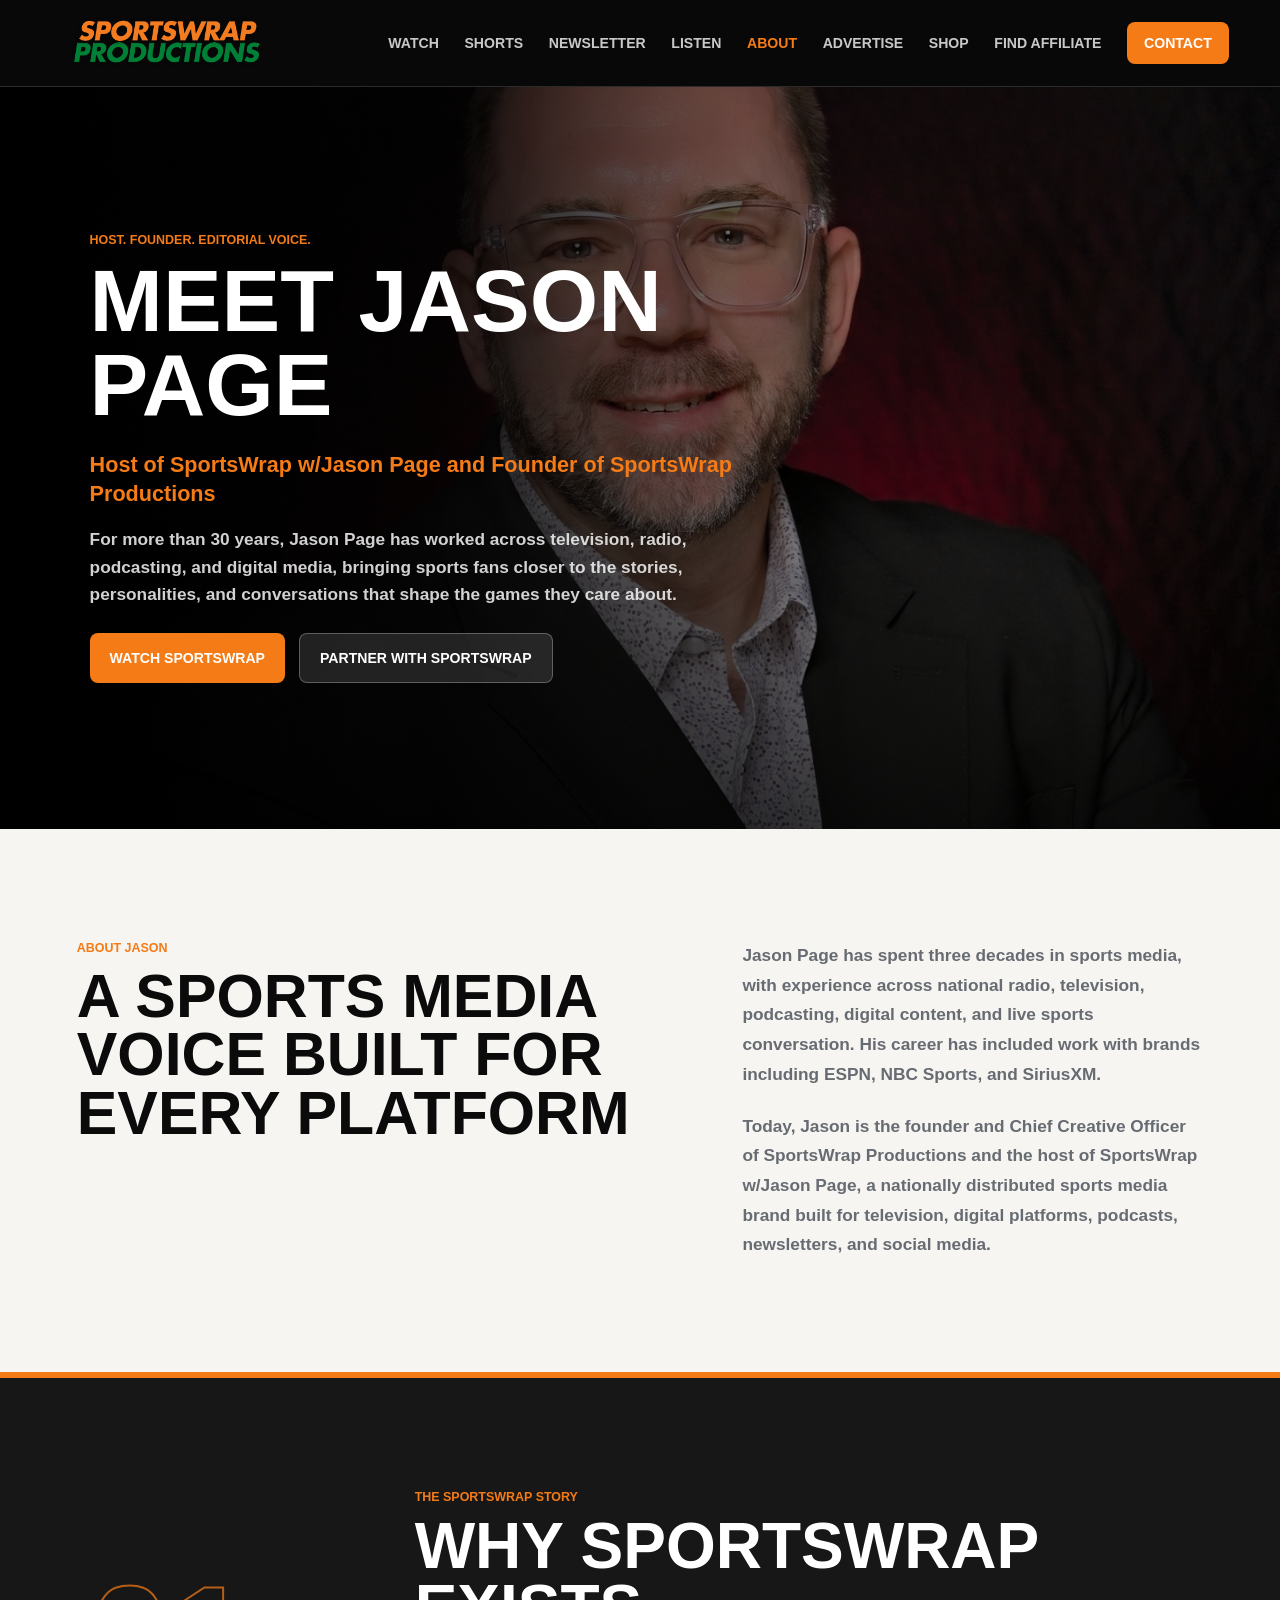
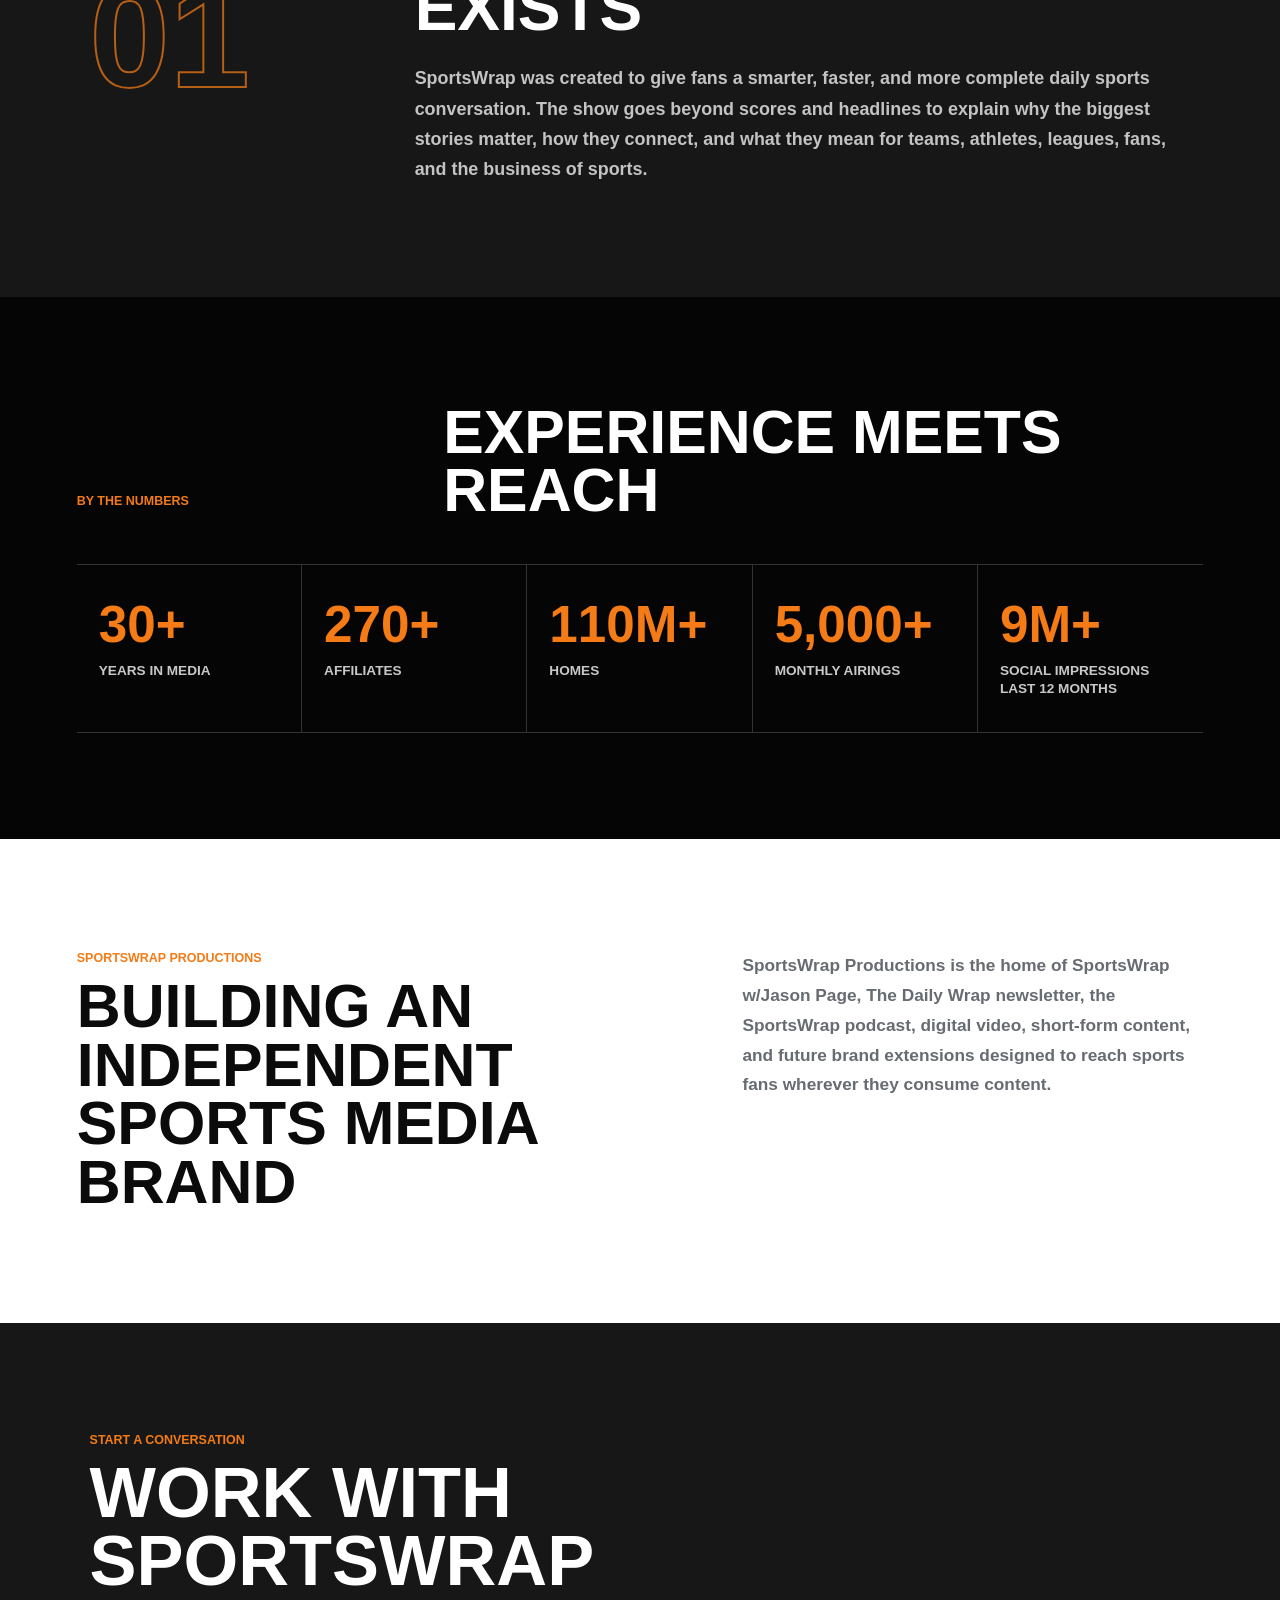
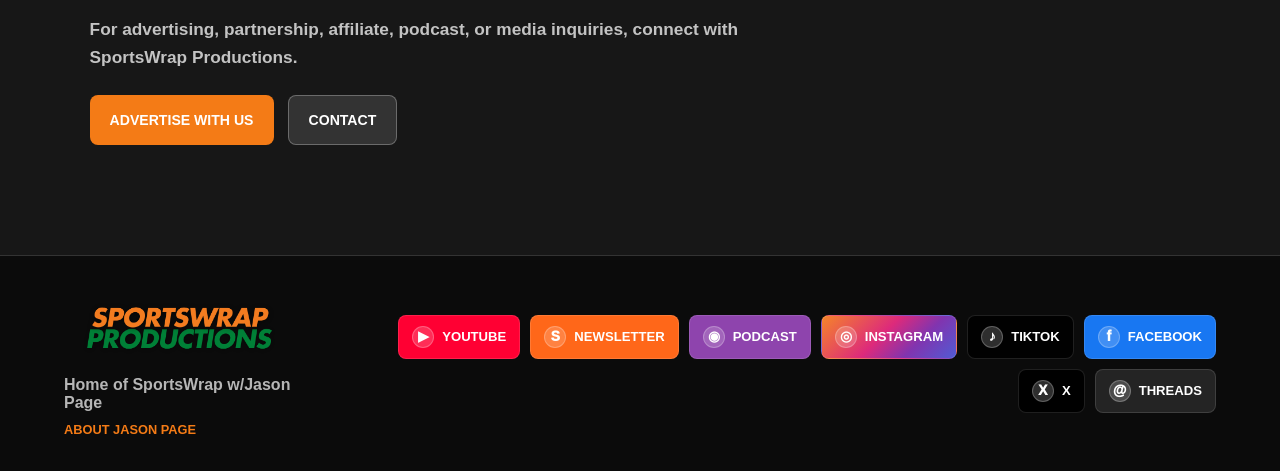
==== commit d8db4e6e: "Add files via upload" ====
--- a/about-jason-page.html
+++ b/about-jason-page.html
@@ -10,6 +10,7 @@
 
       gtag('config', 'G-JD4J3LBX82');
     </script>
+    <script src="https://analytics.ahrefs.com/analytics.js" data-key="xGI+k0KJ4JuDkCXVIfGluQ" async></script>
     <meta charset="UTF-8" />
     <meta name="viewport" content="width=device-width, initial-scale=1.0" />
     <title>About Jason Page | SportsWrap.tv</title>
--- a/styles.css
+++ b/styles.css
@@ -414,13 +414,46 @@
   font-weight: 900;
   text-transform: uppercase;
 }
-.about { background: white; }
-.studio-card {
+.about {
+  color: var(--white);
+  background: var(--charcoal);
+}
+.about-portrait {
+  position: relative;
   min-height: 460px;
-  background-image: linear-gradient(0deg, rgba(0,0,0,.38), rgba(0,0,0,.02)), url("assets/sportswrap-studio-shot.jpg");
-  background-size: cover;
-  background-position: center;
-  border-radius: 8px;
+  margin: 0;
+  overflow: hidden;
+  border-radius: 8px;
+  border-left: 6px solid var(--orange);
+  background: var(--ink);
+}
+.about-portrait::after {
+  content: "";
+  position: absolute;
+  inset: 0;
+  background: linear-gradient(0deg, rgba(0,0,0,.28), rgba(0,0,0,0) 45%);
+  pointer-events: none;
+}
+.about-portrait img {
+  display: block;
+  width: 100%;
+  height: 100%;
+  min-height: 460px;
+  object-fit: cover;
+  object-position: center 28%;
+}
+.about h2 { max-width: 760px; }
+.about p:not(.kicker) {
+  max-width: 720px;
+  color: rgba(255,255,255,.74);
+  font-size: 1.04rem;
+  line-height: 1.65;
+}
+.about-actions {
+  display: flex;
+  flex-wrap: wrap;
+  gap: 14px;
+  margin-top: 28px;
 }
 .cards { display: grid; grid-template-columns: repeat(3, 1fr); gap: 18px; margin-top: 34px; }
 .cards article { min-height: 260px; padding: 24px; background: white; border: 1px solid var(--line); border-radius: 8px; }
@@ -1042,7 +1075,9 @@
   .button { width: 100%; }
   .affiliate-actions { display: grid; }
   .credibility { grid-template-columns: repeat(2, 1fr); }
-  .studio-card { min-height: 320px; }
+  .about-portrait,
+  .about-portrait img { min-height: 360px; }
+  .about-actions { display: grid; }
   .substack-embed, .substack-embed iframe { min-height: 320px; height: 320px; }
   .sponsor-grid { grid-template-columns: 1fr; }
   .jason-hero { min-height: calc(92svh - 74px); align-items: end; }
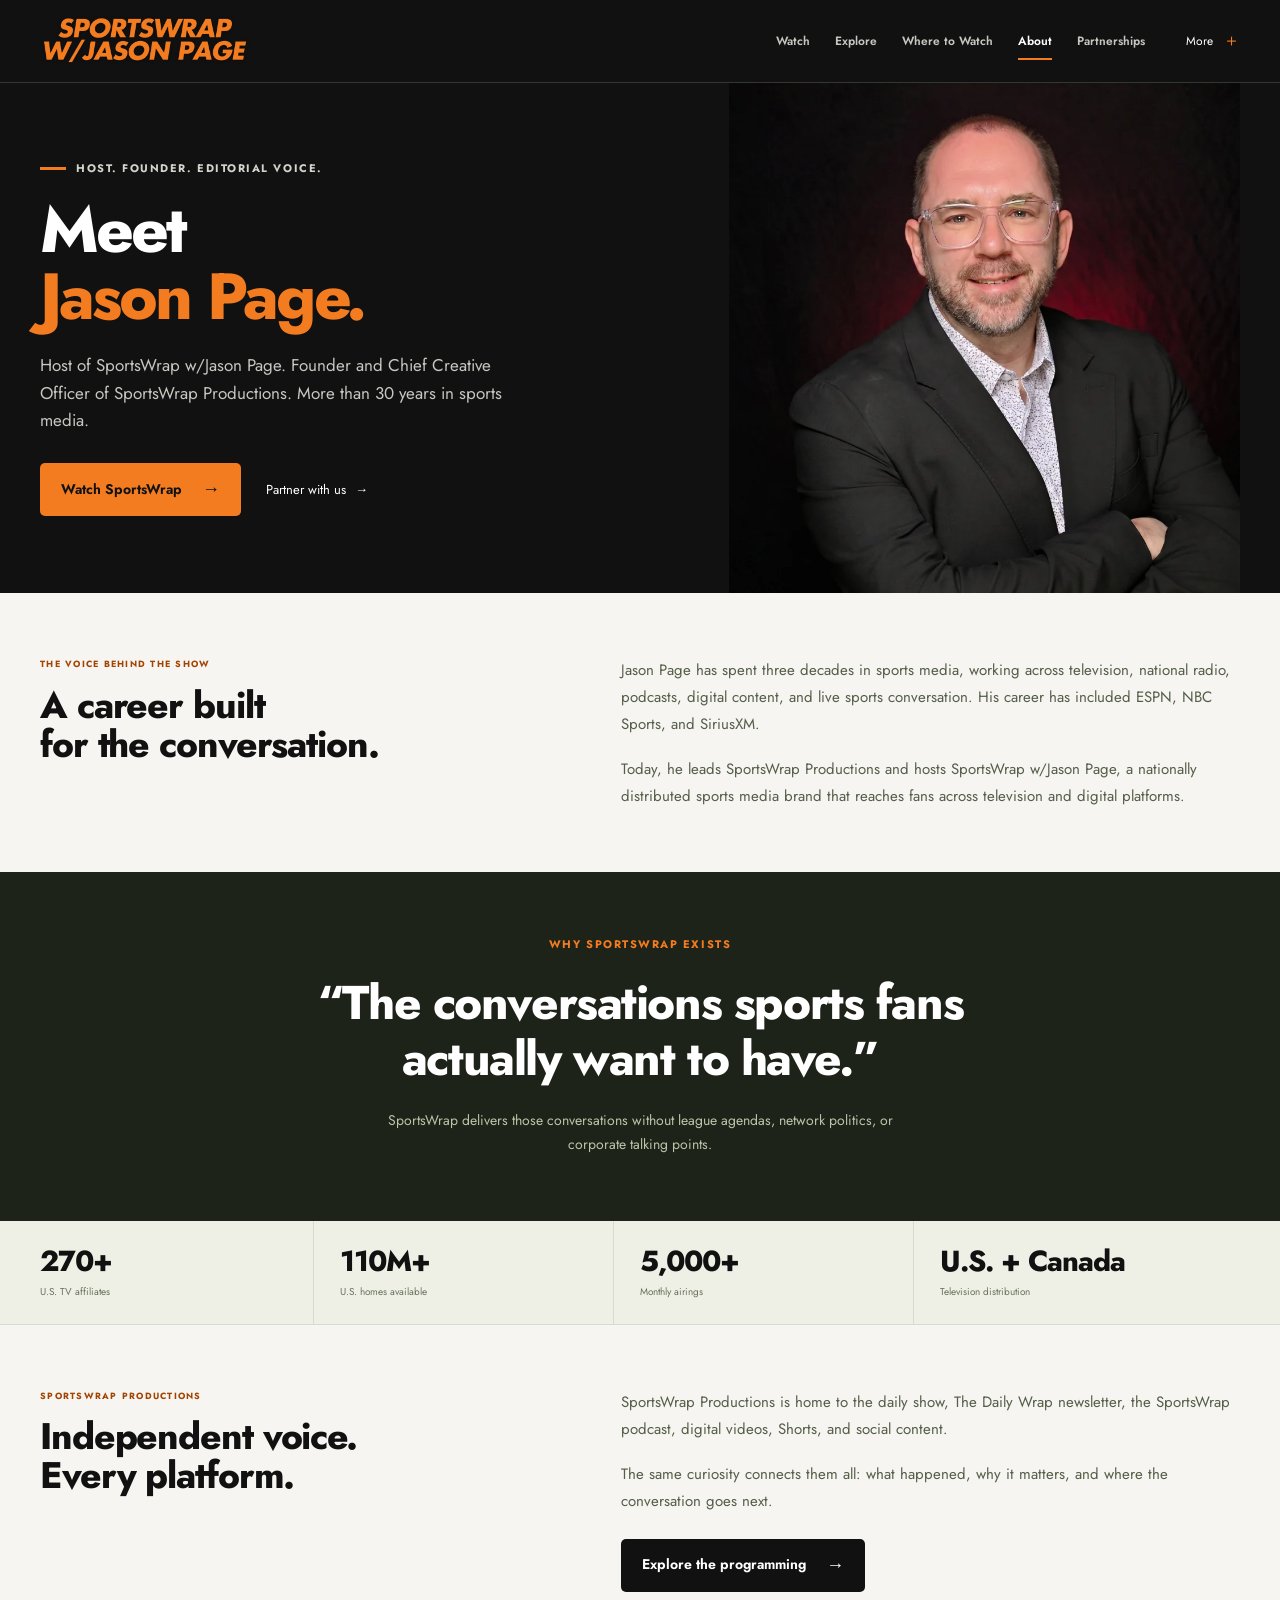
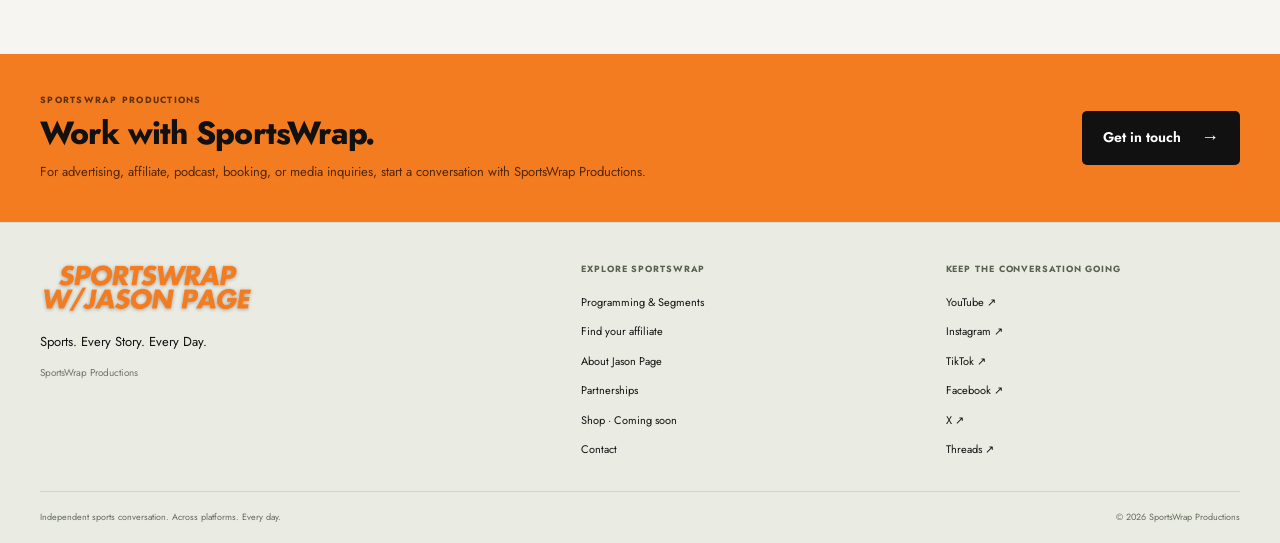
==== commit f5279c04: "Launch approved SportsWrap site redesign" ====
--- a/about-jason-page.html
+++ b/about-jason-page.html
@@ -1,155 +1,10 @@
-<!doctype html>
-<html lang="en">
-  <head>
-    <!-- Google tag (gtag.js) -->
-    <script async src="https://www.googletagmanager.com/gtag/js?id=G-JD4J3LBX82"></script>
-    <script>
+<!doctype html><html lang="en"><head><meta charset="utf-8"><meta name="viewport" content="width=device-width,initial-scale=1"><meta name="robots" content="index,follow"><meta name="theme-color" content="#101110"><meta name="description" content="Meet Jason Page, host of SportsWrap and founder of SportsWrap Productions, with more than 30 years in sports media."><title>Meet Jason Page | SportsWrap w/Jason Page</title><link rel="icon" href="assets/favicon.svg" type="image/svg+xml"><link rel="preload" href="assets/jost-latin.woff" as="font" type="font/woff" crossorigin><link rel="stylesheet" href="styles.css"><link rel="stylesheet" href="site.css"><script type="module" src="site.js"></script><link rel="canonical" href="https://sportswrap.tv/about-jason-page.html"><script async src="https://www.googletagmanager.com/gtag/js?id=G-JD4J3LBX82"></script>
+<script>
       window.dataLayer = window.dataLayer || [];
       function gtag(){dataLayer.push(arguments);}
       gtag('js', new Date());
 
       gtag('config', 'G-JD4J3LBX82');
     </script>
-    <script src="https://analytics.ahrefs.com/analytics.js" data-key="xGI+k0KJ4JuDkCXVIfGluQ" async></script>
-    <meta charset="UTF-8" />
-    <meta name="viewport" content="width=device-width, initial-scale=1.0" />
-    <title>About Jason Page | SportsWrap.tv</title>
-    <meta
-      name="description"
-      content="Meet Jason Page, host of SportsWrap w/Jason Page and founder of SportsWrap Productions."
-    />
-    <link rel="stylesheet" href="styles.css" />
-  </head>
-  <body class="jason-page">
-    <header class="site-header" id="top">
-      <a class="brand" href="index.html" aria-label="SportsWrap Productions home">
-        <img src="assets/sportswrap-productions-logo.png" alt="SportsWrap Productions" />
-      </a>
-      <button class="nav-toggle" type="button" aria-label="Open navigation" aria-expanded="false">
-        <span></span><span></span><span></span>
-      </button>
-      <nav class="site-nav" aria-label="Primary navigation">
-        <a href="index.html#watch">Watch</a>
-        <a href="index.html#shorts">Shorts</a>
-        <a href="index.html#newsletter">Newsletter</a>
-        <a href="index.html#listen">Listen</a>
-        <a href="about-jason-page.html" aria-current="page">About</a>
-        <a href="index.html#sponsors">Advertise</a>
-        <a href="index.html#shop">Shop</a>
-        <a href="find-your-affiliate.html">Find Affiliate</a>
-        <a class="nav-cta" href="index.html#contact">Contact</a>
-      </nav>
-    </header>
-
-    <main>
-      <section class="jason-hero" aria-labelledby="jason-hero-title">
-        <img
-          class="jason-hero-image"
-          src="assets/jason-page-portrait.jpg"
-          alt="Jason Page, host of SportsWrap w/Jason Page"
-          width="1450"
-          height="1800"
-          decoding="async"
-          fetchpriority="high"
-        />
-        <div class="jason-hero-shade" aria-hidden="true"></div>
-        <div class="jason-hero-content">
-          <p class="kicker">Host. Founder. Editorial Voice.</p>
-          <h1 id="jason-hero-title">Meet Jason Page</h1>
-          <p class="jason-hero-subtitle">
-            Host of SportsWrap w/Jason Page and Founder of SportsWrap Productions
-          </p>
-          <p class="jason-hero-copy">
-            For more than 30 years, Jason Page has worked across television, radio, podcasting, and digital media, bringing sports fans closer to the stories, personalities, and conversations that shape the games they care about.
-          </p>
-          <div class="hero-actions">
-            <a class="button primary" href="index.html#watch">Watch SportsWrap</a>
-            <a class="button secondary" href="index.html#sponsors">Partner With SportsWrap</a>
-          </div>
-        </div>
-      </section>
-
-      <section class="jason-profile-band" aria-labelledby="jason-profile-title">
-        <div class="jason-section-heading">
-          <p class="kicker">About Jason</p>
-          <h2 id="jason-profile-title">A Sports Media Voice Built For Every Platform</h2>
-        </div>
-        <div class="jason-body-copy">
-          <p>
-            Jason Page has spent three decades in sports media, with experience across national radio, television, podcasting, digital content, and live sports conversation. His career has included work with brands including ESPN, NBC Sports, and SiriusXM.
-          </p>
-          <p>
-            Today, Jason is the founder and Chief Creative Officer of SportsWrap Productions and the host of SportsWrap w/Jason Page, a nationally distributed sports media brand built for television, digital platforms, podcasts, newsletters, and social media.
-          </p>
-        </div>
-      </section>
-
-      <section class="jason-story-band" aria-labelledby="sportswrap-story-title">
-        <div class="jason-story-number" aria-hidden="true">01</div>
-        <div>
-          <p class="kicker">The SportsWrap Story</p>
-          <h2 id="sportswrap-story-title">Why SportsWrap Exists</h2>
-          <p>
-            SportsWrap was created to give fans a smarter, faster, and more complete daily sports conversation. The show goes beyond scores and headlines to explain why the biggest stories matter, how they connect, and what they mean for teams, athletes, leagues, fans, and the business of sports.
-          </p>
-        </div>
-      </section>
-
-      <section class="jason-stats" aria-labelledby="jason-stats-title">
-        <div class="jason-stats-heading">
-          <p class="kicker">By The Numbers</p>
-          <h2 id="jason-stats-title">Experience Meets Reach</h2>
-        </div>
-        <div class="jason-stat-grid">
-          <article><strong>30+</strong><span>Years In Media</span></article>
-          <article><strong>270+</strong><span>Affiliates</span></article>
-          <article><strong>110M+</strong><span>Homes</span></article>
-          <article><strong>5,000+</strong><span>Monthly Airings</span></article>
-          <article><strong>9M+</strong><span>Social Impressions<br />Last 12 Months</span></article>
-        </div>
-      </section>
-
-      <section class="jason-productions-band" aria-labelledby="productions-title">
-        <div>
-          <p class="kicker">SportsWrap Productions</p>
-          <h2 id="productions-title">Building An Independent Sports Media Brand</h2>
-        </div>
-        <p>
-          SportsWrap Productions is the home of SportsWrap w/Jason Page, The Daily Wrap newsletter, the SportsWrap podcast, digital video, short-form content, and future brand extensions designed to reach sports fans wherever they consume content.
-        </p>
-      </section>
-
-      <section class="jason-cta" aria-labelledby="jason-cta-title">
-        <p class="kicker">Start A Conversation</p>
-        <h2 id="jason-cta-title">Work With SportsWrap</h2>
-        <p>
-          For advertising, partnership, affiliate, podcast, or media inquiries, connect with SportsWrap Productions.
-        </p>
-        <div class="hero-actions">
-          <a class="button primary" href="index.html#sponsors">Advertise With Us</a>
-          <a class="button secondary" href="index.html#contact">Contact</a>
-        </div>
-      </section>
-    </main>
-
-    <footer>
-      <div class="footer-brand">
-        <img src="assets/sportswrap-productions-logo.png" alt="SportsWrap Productions" />
-        <p>Home of SportsWrap w/Jason Page</p>
-        <a class="footer-about-link" href="about-jason-page.html">About Jason Page</a>
-      </div>
-      <div class="social-links footer-socials" aria-label="SportsWrap social links">
-        <a class="social-link youtube" href="https://www.youtube.com/@SportsWrap" target="_blank" rel="noreferrer"><span class="social-mark">▶</span>YouTube</a>
-        <a class="social-link newsletter" href="https://jasonpage1.substack.com/" target="_blank" rel="noreferrer"><span class="social-mark">S</span>Newsletter</a>
-        <a class="social-link podcast" href="https://podcasts.apple.com/us/podcast/sportswrap-with-jason-page/id1707125053" target="_blank" rel="noreferrer"><span class="social-mark">◉</span>Podcast</a>
-        <a class="social-link instagram" href="https://www.instagram.com/sportswrapjasonpage" target="_blank" rel="noreferrer"><span class="social-mark">◎</span>Instagram</a>
-        <a class="social-link tiktok" href="https://www.tiktok.com/@sportswrapjasonpage" target="_blank" rel="noreferrer"><span class="social-mark">♪</span>TikTok</a>
-        <a class="social-link facebook" href="https://www.facebook.com/TheJasonPage" target="_blank" rel="noreferrer"><span class="social-mark">f</span>Facebook</a>
-        <a class="social-link x-social" href="https://x.com/TheBackPage" target="_blank" rel="noreferrer"><span class="social-mark">X</span>X</a>
-        <a class="social-link threads" href="https://www.threads.net/@sportswrapjasonpage" target="_blank" rel="noreferrer"><span class="social-mark">@</span>Threads</a>
-      </div>
-    </footer>
-
-    <script src="script.js?v=20260621-about"></script>
-  </body>
-</html>
+<script src="https://analytics.ahrefs.com/analytics.js" data-key="xGI+k0KJ4JuDkCXVIfGluQ" async></script>
+</head><body><a class="skip-link" href="#main">Skip to content</a><header class="site-header full-header"><div class="header-inner wrap"><a class="brand" href="index.html" aria-label="SportsWrap home"><img src="assets/show-logo.png" width="720" height="180" alt="SportsWrap w/Jason Page"></a><nav class="primary-nav" aria-label="Main navigation"><a  href="index.html#watch">Watch</a><a  href="explore.html">Explore</a><a  href="find-your-affiliate.html">Where to Watch</a><a class="nav-active" aria-current="page" href="about-jason-page.html">About</a><a  href="advertise.html">Partnerships</a></nav><details class="site-menu"><summary><span class="desktop-more">More</span><span class="mobile-more">Menu</span><span class="menu-symbol" aria-hidden="true">＋</span></summary><nav aria-label="More SportsWrap pages"><a class="mobile-link" href="index.html">Home</a><a class="mobile-link" href="index.html#watch">Watch</a><a class="mobile-link" href="explore.html">Explore</a><a class="mobile-link" href="find-your-affiliate.html">Where to Watch</a><a class="mobile-link" href="about-jason-page.html">About</a><a class="mobile-link" href="advertise.html">Partnerships</a><a href="index.html#shorts">SportsWrap Shorts</a><a href="index.html#listen">Listen to the podcast</a><a href="index.html#newsletter">The Daily Wrap</a><a href="shop.html">Shop · Coming soon</a><a href="contact.html">Contact</a></nav></details></div></header><main id="main"><section class="hero about-hero"><div class="hero-inner wrap"><div class="hero-copy"><p class="eyebrow"><span class="orange-dash" aria-hidden="true"></span>Host. Founder. Editorial voice.</p><h1>Meet<br><span>Jason Page.</span></h1><p class="hero-description">Host of SportsWrap w/Jason Page. Founder and Chief Creative Officer of SportsWrap Productions. More than 30 years in sports media.</p><div class="hero-actions"><a class="button button-orange" href="index.html#watch">Watch SportsWrap<span aria-hidden="true">→</span></a><a class="hero-watch" href="advertise.html">Partner with us<span aria-hidden="true">→</span></a></div></div><div class="about-portrait"><img src="assets/jason-page.webp" width="900" height="1117" alt="Jason Page, host and founder of SportsWrap" fetchpriority="high"></div></div></section><section class="wrap section-space editorial-split"><div><p class="eyebrow ink-eyebrow">The voice behind the show</p><h2>A career built<br>for the conversation.</h2></div><div class="prose"><p>Jason Page has spent three decades in sports media, working across television, national radio, podcasts, digital content, and live sports conversation. His career has included ESPN, NBC Sports, and SiriusXM.</p><p>Today, he leads SportsWrap Productions and hosts SportsWrap w/Jason Page, a nationally distributed sports media brand that reaches fans across television and digital platforms.</p></div></section><section class="statement-band"><div class="wrap"><p class="eyebrow">Why SportsWrap exists</p><h2>“The conversations sports fans<br>actually want to have.”</h2><p>SportsWrap delivers those conversations without league agendas, network politics, or corporate talking points.</p></div></section><section class="reach-band" aria-label="SportsWrap distribution"><div class="wrap reach-grid"><div><strong>270+</strong><span>U.S. TV affiliates</span></div><div><strong>110M+</strong><span>U.S. homes available</span></div><div><strong>5,000+</strong><span>Monthly airings</span></div><div><strong>U.S. + Canada</strong><span>Television distribution</span></div></div></section><section class="wrap section-space editorial-split"><div><p class="eyebrow ink-eyebrow">SportsWrap Productions</p><h2>Independent voice.<br>Every platform.</h2></div><div class="prose"><p>SportsWrap Productions is home to the daily show, The Daily Wrap newsletter, the SportsWrap podcast, digital videos, Shorts, and social content.</p><p>The same curiosity connects them all: what happened, why it matters, and where the conversation goes next.</p><a class="button button-dark" href="explore.html">Explore the programming<span aria-hidden="true">→</span></a></div></section><section class="closing-cta"><div class="wrap"><div><p class="eyebrow">SportsWrap Productions</p><h2>Work with SportsWrap.</h2><p>For advertising, affiliate, podcast, booking, or media inquiries, start a conversation with SportsWrap Productions.</p></div><a class="button button-dark" href="contact.html">Get in touch<span aria-hidden="true">→</span></a></div></section></main><footer class="site-footer full-footer"><div class="wrap footer-grid"><div class="footer-identity"><a href="index.html"><img src="assets/show-logo.png" width="720" height="180" alt="SportsWrap w/Jason Page"></a><p>Sports. Every Story. Every Day.</p><span>SportsWrap Productions</span></div><nav aria-label="Footer pages"><p class="eyebrow">Explore SportsWrap</p><a href="explore.html">Programming & Segments</a><a href="find-your-affiliate.html">Find your affiliate</a><a href="about-jason-page.html">About Jason Page</a><a href="advertise.html">Partnerships</a><a href="shop.html">Shop · Coming soon</a><a href="contact.html">Contact</a></nav><nav aria-label="Follow SportsWrap"><p class="eyebrow">Keep the conversation going</p><a class="footer-link" href="https://www.youtube.com/@SportsWrap" target="_blank" rel="noopener noreferrer">YouTube <span aria-hidden="true">↗</span><span class="sr-only"> (opens in a new tab)</span></a><a class="footer-link" href="https://www.instagram.com/sportswrapjasonpage" target="_blank" rel="noopener noreferrer">Instagram <span aria-hidden="true">↗</span><span class="sr-only"> (opens in a new tab)</span></a><a class="footer-link" href="https://www.tiktok.com/@sportswrapjasonpage" target="_blank" rel="noopener noreferrer">TikTok <span aria-hidden="true">↗</span><span class="sr-only"> (opens in a new tab)</span></a><a class="footer-link" href="https://www.facebook.com/TheJasonPage" target="_blank" rel="noopener noreferrer">Facebook <span aria-hidden="true">↗</span><span class="sr-only"> (opens in a new tab)</span></a><a class="footer-link" href="https://x.com/TheBackPage" target="_blank" rel="noopener noreferrer">X <span aria-hidden="true">↗</span><span class="sr-only"> (opens in a new tab)</span></a><a class="footer-link" href="https://www.threads.net/@sportswrapjasonpage" target="_blank" rel="noopener noreferrer">Threads <span aria-hidden="true">↗</span><span class="sr-only"> (opens in a new tab)</span></a></nav></div><div class="wrap footer-bottom"><span>Independent sports conversation. Across platforms. Every day.</span><span>© 2026 SportsWrap Productions</span></div></footer></body></html>
--- a/styles.css
+++ b/styles.css
@@ -1,1119 +1,17 @@
-:root {
-  --orange: #f47b16;
-  --green: #00843d;
-  --ink: #0b0b0b;
-  --charcoal: #171717;
-  --paper: #f6f5f1;
-  --white: #ffffff;
-  --muted: #676b72;
-  --line: rgba(11, 11, 11, 0.14);
-}
+@font-face{font-family:Jost;src:url('assets/jost-latin.woff') format('woff');font-weight:100 900;font-display:swap}
+:root{--orange:#F37C20;--ink:#101110;--paper:#f6f5f1;--muted:#61635f;--line:#dcded7;--white:#fff;--font:Futura,'Futura PT',Jost,'Century Gothic',sans-serif}
+*{box-sizing:border-box}html{scroll-behavior:smooth;scroll-padding-top:100px}body{margin:0;background:var(--paper);color:var(--ink);font-family:var(--font);font-size:16px;line-height:1.5}body.modal-open{overflow:hidden}button,input,select{font:inherit}button,a,input,select{-webkit-tap-highlight-color:transparent}button,a{touch-action:manipulation}button{cursor:pointer}a{color:inherit;text-decoration:none}button:focus-visible,a:focus-visible,input:focus-visible,select:focus-visible{outline:3px solid #2374ab;outline-offset:4px}h1,h2,h3,p{margin:0}h1,h2,h3{line-height:1.06;font-weight:750}img,svg{display:block;max-width:100%}button{color:inherit}button:disabled{cursor:default}[hidden]{display:none!important}.wrap{width:min(1224px,calc(100% - 80px));margin-inline:auto}.sr-only{position:absolute;width:1px;height:1px;padding:0;margin:-1px;overflow:hidden;clip-path:inset(50%);white-space:nowrap;border:0}.skip-link{position:fixed;top:8px;left:12px;padding:12px 20px;background:var(--orange);color:var(--ink);z-index:100;transform:translateY(-160%);font-weight:700}.skip-link:focus{transform:none}
+.site-header{background:var(--ink);border-bottom:1px solid #343632;color:#fff}.header-inner{min-height:90px;display:flex;align-items:center;gap:32px}.brand{display:block;margin-right:auto;flex-shrink:0}.brand img{width:224px;height:auto}.header-inner nav{display:flex;align-items:center;gap:32px;font-size:14px;font-weight:600;white-space:nowrap}.header-inner nav a{padding:15px 0;color:#c5c7c1}.header-inner nav .nav-active,.header-inner nav a:hover{color:#fff}.nav-active{position:relative}.nav-active:after{content:'';position:absolute;left:0;right:0;bottom:5px;height:2px;background:var(--orange)}.newsletter-nav span{color:var(--orange)}.review-label{font-size:10px;font-weight:600;letter-spacing:.07em;text-transform:uppercase;border:1px solid #565951;border-radius:3px;padding:5px 8px;white-space:nowrap;color:#c5c7c1}
+.hero{background:var(--ink);color:#fff}.hero-inner{display:grid;grid-template-columns:1.18fr 1fr;gap:64px;align-items:center;padding-block:64px 60px}.eyebrow{text-transform:uppercase;font-size:11px;font-weight:700;letter-spacing:.14em;line-height:1.5}.hero-copy .eyebrow{color:#d2d4cd;display:flex;align-items:center;gap:10px;margin-bottom:20px}.orange-dash{display:inline-block;width:26px;height:3px;background:var(--orange);flex-shrink:0}h1{font-size:clamp(42px,5.1vw,70px);line-height:1.02;letter-spacing:-.045em;font-weight:750}h1 span{color:var(--orange)}.hero-description{color:#c5c7c1;max-width:480px;font-size:17px;line-height:1.6;margin-top:23px}.hero-actions{display:flex;align-items:center;gap:25px;flex-wrap:wrap;margin-top:29px}.button{display:inline-flex;align-items:center;justify-content:center;gap:20px;min-height:49px;padding:13px 20px;border-radius:5px;border:1px solid transparent;font-size:14px;line-height:1.4;font-weight:650;transition:background .18s,transform .18s}.button-orange{background:var(--orange);color:var(--ink)}.button-orange:hover{background:#ff973e}.button-dark{background:var(--ink);color:#fff}.button-dark:hover{background:#343832}.button>span[aria-hidden]{font-size:18px}.hero-watch{font-size:13px;display:inline-flex;align-items:center;gap:9px;min-height:44px}.hero-watch:hover{color:var(--orange)}.play-outline{width:27px;height:27px;border:1px solid #73776d;border-radius:50%;display:inline-flex;align-items:center;justify-content:center;font-size:9px;padding-left:2px}.hero-meta{display:flex;align-items:center;gap:12px;flex-wrap:wrap;font-size:10px;color:#a5a99e;margin-top:31px;text-transform:uppercase;letter-spacing:.065em}.hero-meta i{width:3px;height:3px;background:var(--orange);border-radius:50%}.feature{position:relative;display:block;min-width:0;aspect-ratio:1.24;border-radius:9px;overflow:hidden;border:1px solid #555a4d;background:#282b24}.studio-image{width:100%;height:100%;object-fit:cover;object-position:50% 50%;position:absolute;inset:0;transition:transform .4s}.feature:hover .studio-image{transform:scale(1.035)}.feature-shade{position:absolute;inset:0;background:linear-gradient(180deg,rgba(0,0,0,.28),transparent 18%,rgba(0,0,0,.06) 30%,rgba(0,0,0,.94) 100%)}.feature-label{position:absolute;top:21px;left:23px;padding:5px 9px;background:#101110dd;color:#fff;font-size:9px;letter-spacing:.1em;text-transform:uppercase}.feature-caption{position:absolute;left:28px;right:28px;bottom:23px}.feature-caption>p{color:var(--orange);font-size:10px;letter-spacing:.15em;font-weight:650;margin-bottom:10px}.feature-caption h2{font-size:36px;letter-spacing:-.025em;text-transform:uppercase;font-weight:800}.feature-caption h2>span{text-transform:none;font-size:22px;font-weight:500;letter-spacing:0}.feature-caption>div{display:flex;justify-content:space-between;gap:12px;align-items:center;margin-top:17px;font-size:11px;color:#d3d5cf}.feature-play{display:flex;width:37px;height:37px;border:1px solid #686c62;border-radius:50%;align-items:center;justify-content:center;color:#fff;font-size:21px}
+.section-space{padding-block:64px 62px}.section-heading{display:flex;justify-content:space-between;gap:30px;align-items:flex-end;margin-bottom:30px}.ink-eyebrow{color:#a34300}.section-heading .eyebrow{margin-bottom:12px}.section-heading h2{font-size:clamp(30px,3.1vw,41px);letter-spacing:-.03em}.section-intro{color:var(--muted);font-size:13px;line-height:1.6}.finder{border-top:1px solid var(--line);padding-top:25px}#filter-form{display:grid;grid-template-columns:minmax(0,1fr) 253px;gap:16px}.search-field{display:flex;align-items:center;position:relative;border:1px solid #c9cdc2;border-radius:5px;background:#fff;min-height:54px}.search-field:focus-within{outline:2px solid #2374ab;outline-offset:2px}.search-field svg{width:18px;height:18px;stroke:#707769;fill:none;stroke-width:1.7;flex-shrink:0;margin-left:18px}.search-field input{border:0;background:none;outline:0!important;min-width:0;width:100%;padding:14px 14px;font-size:14px;color:var(--ink)}.search-field input::placeholder{color:#707469;opacity:1}.search-field input::-webkit-search-cancel-button{-webkit-appearance:none}.clear-search{border:0;background:transparent;font-size:24px;width:44px;min-height:44px;flex-shrink:0;margin-right:4px;color:#555c4d}.kind-field{background:#fff;border:1px solid #c9cdc2;border-radius:5px;display:flex;align-items:center;padding-inline:15px;gap:8px}.kind-field label{font-size:11px;color:#707469;white-space:nowrap}.kind-field select{width:100%;min-width:0;border:0;background:transparent;min-height:50px;font-size:13px;font-weight:550;padding-right:4px}.filter-row{display:flex;align-items:center;justify-content:space-between;gap:18px;padding-top:20px}.sport-filters{display:flex;flex-wrap:wrap;gap:8px}.sport-filters button{border:1px solid var(--line);background:transparent;min-height:44px;padding:10px 18px;border-radius:5px;font-size:12px;font-weight:600;line-height:1.3}.sport-filters button:hover{border-color:var(--ink)}.sport-filters button[aria-pressed=true]{background:var(--ink);color:#fff;border-color:var(--ink)}.reset-filters{border:0;background:transparent;min-height:44px;padding:7px 0;font-size:12px;font-weight:600;white-space:nowrap;text-decoration:underline;text-underline-offset:4px}.reset-filters>span{margin-left:7px}.results-line{display:flex;align-items:center;justify-content:space-between;gap:15px;margin:25px 0 16px;font-size:12px;color:var(--muted)}.results-hint{font-size:11px}.program-grid{display:grid;grid-template-columns:repeat(3,minmax(0,1fr));gap:22px}.program-card{width:100%;text-align:left;background:#fff;border:1px solid #dddeda;border-radius:8px;overflow:hidden;padding:0;display:flex;flex-direction:column;transition:transform .2s,box-shadow .2s,border-color .2s}.program-card:hover{transform:translateY(-3px);box-shadow:0 8px 20px #1011100d;border-color:#a2a799}.poster{position:relative;height:171px;width:100%;background:#1c201c;color:#fff;isolation:isolate;overflow:hidden;padding:19px 23px;display:flex;flex-direction:column;justify-content:flex-end}.poster .poster-brand{position:absolute;top:17px;left:23px;text-transform:uppercase;font-size:8px;letter-spacing:.16em;color:#c2c7ba;font-weight:600}.poster-title{display:block;position:relative;font-weight:800;font-size:31px;line-height:.94;text-transform:uppercase;letter-spacing:-.02em;max-width:85%;z-index:1}.poster-sport{position:absolute;right:18px;top:16px;font-size:8px;text-transform:uppercase;letter-spacing:.1em;color:#c2c7ba}.poster-ornament{position:absolute;right:-16px;bottom:-16px;width:170px;height:170px;opacity:.2;color:#c4d0b3;z-index:-1}.poster-ornament svg{width:100%;height:100%;fill:none;stroke:currentColor;stroke-width:1.2}.poster:after{content:'';position:absolute;bottom:0;right:0;width:65px;height:5px;background:var(--orange)}.poster-big-story{background:var(--orange);color:var(--ink)}.poster-big-story .poster-brand,.poster-big-story .poster-sport{color:#4d280c}.poster-big-story .poster-title{font-size:40px}.poster-big-story .poster-ornament{color:#4d280c;opacity:.14;width:190px;height:190px}.poster-big-story:after{background:var(--ink)}.poster-baseball{background:#263930}.poster-basketball{background:#292e33}.poster-college{background:#383329}.poster-leftovers{background:#242b2a}.poster-truth{background:#202020}.poster-truth .poster-title em{color:var(--orange);font-style:normal}.poster-odds{background:#302c28}.poster-show{background:#101110;justify-content:center}.poster-show .card-show-logo{width:100%;height:auto;position:relative;z-index:1;margin-top:12px}.poster-show:before{content:'';position:absolute;inset:0;background:linear-gradient(#101110ad,#101110ef),url('assets/studio.webp') center/cover}.card-body{padding:20px 22px;display:flex;flex-direction:column;flex:1;width:100%;min-height:186px}.card-kicker{display:flex;align-items:center;gap:7px;font-size:9px;text-transform:uppercase;letter-spacing:.08em;color:#656b5d;font-weight:600;margin-bottom:11px}.card-kicker i{width:3px;height:3px;border-radius:50%;background:#9ca48f}.card-body .card-title{font-size:21px;letter-spacing:-.02em;line-height:1.12;margin-bottom:9px}.card-description{font-size:13px;color:var(--muted);line-height:1.5;margin-bottom:17px;max-width:320px}.card-bottom{margin-top:auto;display:flex;align-items:center;justify-content:space-between;gap:10px;font-size:10px;color:#626b59}.card-bottom .card-arrow{border:1px solid #d5d9cd;border-radius:50%;width:28px;height:28px;display:flex;align-items:center;justify-content:center;font-size:17px;color:var(--ink);flex-shrink:0}.program-card:hover .card-arrow{background:var(--orange);border-color:var(--orange)}.lineup-note{font-size:11px;color:var(--muted);margin-top:24px}.empty-state{padding:46px 20px;border:1px dashed #b9c0af;border-radius:8px;text-align:center}.empty-icon{display:block;font-size:36px;color:#7d8771;margin-bottom:5px}.empty-state h3{font-size:27px}.empty-state p{max-width:430px;margin:13px auto 23px;color:var(--muted);font-size:14px}.no-script{padding:20px;border:1px solid var(--line)}.no-script p{margin-top:15px}.no-script a{text-decoration:underline}
+.watch-section{color:#fff;background:var(--ink);padding-block:65px}.watch-inner{display:grid;grid-template-columns:1fr 1.06fr;gap:80px;align-items:center}.watch-copy .eyebrow{display:flex;align-items:center;gap:10px;color:#bfc4b6;margin-bottom:20px}.watch-copy h2{font-size:clamp(32px,3.2vw,43px);letter-spacing:-.035em;line-height:1.1}.watch-copy h2 span{color:var(--orange)}.watch-copy>p:not(.eyebrow){font-size:15px;color:#bfc4b6;max-width:360px;margin-top:19px;line-height:1.6}.distribution-note{display:flex;align-items:center;gap:15px;margin-top:32px}.distribution-note strong{font-size:40px;line-height:1;font-weight:700;letter-spacing:-.04em}.distribution-note span{font-size:10px;color:#a5ad98;line-height:1.5}.watch-options{border:1px solid #3b4234;border-radius:8px;overflow:hidden;background:#1b1f18;min-width:0}.watch-tabs{display:grid;grid-template-columns:repeat(3,minmax(0,1fr));background:#141710;border-bottom:1px solid #3b4234}.watch-tabs button{background:transparent;border:0;min-height:55px;font-size:12px;font-weight:600;color:#a9b19d;position:relative;padding:10px 8px}.watch-tabs button[aria-selected=true]{color:#fff;background:#20251c}.watch-tabs button[aria-selected=true]:after{content:'';height:3px;bottom:0;left:16px;right:16px;background:var(--orange);position:absolute}.watch-tabs button:focus-visible{outline-offset:-5px}.watch-panel{padding:29px 32px 25px;min-height:333px}.watch-icon{width:40px;height:40px;color:var(--orange);margin-bottom:20px}.watch-icon svg{stroke:currentColor;fill:none;stroke-width:1.5}.watch-panel .eyebrow{font-size:9px;letter-spacing:.1em;color:#b4bea6;margin-bottom:8px}.watch-panel h3{font-size:26px;letter-spacing:-.02em}.watch-panel>p:not(.eyebrow):not(.watch-small){font-size:13px;color:#bcc5ae;line-height:1.6;margin:13px 0 23px;max-width:390px}.watch-panel .watch-small{font-size:10px;color:#a5af98;line-height:1.6;margin-top:20px;max-width:370px}.watch-small a{text-decoration:underline;text-underline-offset:3px}.watch-actions{display:flex;gap:16px;flex-wrap:wrap;align-items:center}.text-link{background:none;border:0;padding:10px 0;min-height:44px;font-weight:600;font-size:12px;line-height:1.5;display:inline-flex;align-items:center;gap:7px}.text-link:hover{text-decoration:underline;text-underline-offset:4px}.watch-actions .text-link{color:#e0e6d8}
+.daily-wrap{padding-block:45px;display:flex;align-items:center;justify-content:space-between;gap:35px}.daily-wrap .eyebrow{margin-bottom:10px}.daily-wrap h2{font-size:28px;letter-spacing:-.02em}.daily-wrap p:not(.eyebrow){font-size:13px;color:var(--muted);margin-top:10px}.daily-wrap .button{flex-shrink:0}.site-footer{background:#eaece4;border-top:1px solid #d9ddcf;padding-block:26px}.footer-inner{display:flex;align-items:center;justify-content:space-between;gap:25px}.footer-inner p{display:flex;align-items:center;gap:20px}.footer-inner strong{text-transform:uppercase;font-weight:800;font-size:16px;letter-spacing:-.04em}.footer-inner p span{color:#636b58;font-size:11px}.footer-inner>a{font-size:12px;font-weight:600}.footer-inner>a:hover{text-decoration:underline}
+dialog{border:0;padding:0;border-radius:12px;background:var(--paper);color:var(--ink);width:min(610px,calc(100% - 32px));max-height:calc(100dvh - 40px);overflow:auto;box-shadow:0 30px 100px #0005}dialog::backdrop{background:#080b08bc;backdrop-filter:blur(4px)}.dialog-close{position:absolute;top:15px;right:15px;z-index:3;border:1px solid #ffffff66;border-radius:50%;height:44px;width:44px;background:#101110e8;color:#fff;font-size:29px;line-height:1}.dialog-art .poster{height:205px;padding:28px 32px}.dialog-art .poster-title{font-size:42px;max-width:90%}.dialog-art .poster-brand{left:32px;top:25px}.dialog-art .poster-sport{right:75px;top:26px}.dialog-art .poster-ornament{width:230px;height:230px;right:0}.dialog-art .card-show-logo{max-width:450px;margin:auto}.dialog-body{padding:29px 32px 24px}.dialog-body>.eyebrow{margin-bottom:11px}.dialog-body h2{font-size:34px;letter-spacing:-.025em}.dialog-body>p:not(.eyebrow):not(.dialog-note){font-size:15px;line-height:1.6;color:#535b4c;margin-top:17px}.dialog-facts{display:flex;gap:10px;flex-wrap:wrap;margin:20px 0}.dialog-facts>span{font-size:11px;padding:7px 10px;background:#e8ebdf;border-radius:4px;color:#48503f}.dialog-actions{display:flex;gap:18px;align-items:center;flex-wrap:wrap}.dialog-note{font-size:10px;color:#616a55;line-height:1.5;margin-top:17px}
+@media(min-width:1500px){.hero-inner{padding-block:76px 70px}.feature{aspect-ratio:1.27}}
+@media(max-width:1100px){.wrap{width:calc(100% - 56px)}.header-inner{gap:22px}.header-inner nav{gap:24px}.hero-inner{gap:36px;padding-block:48px}.hero-actions{gap:18px}.hero-meta{font-size:9px;gap:9px}.watch-inner{gap:45px}.card-body{padding:19px}.poster{padding:18px 19px}.poster .poster-brand{left:19px}.poster-title{font-size:27px}.card-body .card-title{font-size:20px}.poster-big-story .poster-title{font-size:35px}}
+@media(max-width:850px){.newsletter-nav{display:none}.header-inner nav{font-size:12px}.brand img{width:195px}.review-label{font-size:9px}.hero-inner{gap:27px}.hero-actions{align-items:flex-start;flex-direction:column;gap:7px;margin-top:23px}.hero-description{font-size:15px}.hero-meta{margin-top:20px}.feature-caption{left:21px;right:21px;bottom:20px}.feature-caption h2{font-size:29px}.feature-caption h2>span{font-size:19px}.feature-caption>div{font-size:9px}.feature-label{left:20px;font-size:8px}.program-grid{grid-template-columns:repeat(2,minmax(0,1fr));gap:20px}.poster-title{font-size:32px}.poster-big-story .poster-title{font-size:40px}.section-intro{display:none}.watch-inner{gap:28px;grid-template-columns:.9fr 1.1fr}.watch-panel{padding:25px}.watch-copy h2{font-size:34px}.watch-copy .eyebrow{font-size:9px;letter-spacing:.1em}.daily-wrap h2{font-size:24px}.footer-inner p{gap:12px}}
+@media(max-width:650px){html{scroll-padding-top:22px}.wrap{width:calc(100% - 36px)}.header-inner{min-height:109px;padding-block:15px 10px;flex-wrap:wrap;column-gap:12px;row-gap:13px}.brand img{width:184px}.review-label{margin-left:auto;padding:4px 6px;font-size:8px;order:1}.header-inner nav{order:2;flex-basis:100%;gap:26px;font-size:12px}.header-inner nav a{padding:0 0 7px}.nav-active:after{bottom:0}.hero-inner{grid-template-columns:minmax(0,1fr);gap:30px;padding-block:32px}.hero-copy .eyebrow{font-size:9px;letter-spacing:.13em;margin-bottom:15px}h1{font-size:clamp(39px,10.1vw,60px);letter-spacing:-.045em;line-height:1.02}.hero-description{max-width:460px;font-size:15px;margin-top:18px}.hero-actions{flex-direction:row;align-items:center;gap:10px 18px;margin-top:22px}.button{font-size:12px;gap:15px;padding:13px 17px;min-height:48px}.hero-watch{font-size:12px}.hero-meta{font-size:8px;gap:9px;margin-top:18px}.feature{aspect-ratio:1.7;width:100%;max-height:310px}.feature-label{top:16px;left:20px}.feature-caption{left:20px;right:20px;bottom:17px}.feature-caption>p{font-size:8px;margin-bottom:6px}.feature-caption h2{font-size:31px}.feature-caption h2>span{font-size:19px}.feature-caption>div{margin-top:7px;font-size:10px}.feature-play{width:32px;height:32px}.section-space{padding-block:38px}.section-heading{margin-bottom:23px}.section-heading .eyebrow{font-size:9px;letter-spacing:.105em;margin-bottom:10px}.section-heading h2{font-size:31px}.finder{padding-top:21px}#filter-form{grid-template-columns:minmax(0,1fr);gap:10px}.search-field{min-height:51px}.search-field svg{margin-left:14px}.search-field input{padding:13px 10px;font-size:12px}.kind-field{padding-inline:14px}.kind-field label{font-size:10px}.kind-field select{min-height:43px;font-size:12px}.filter-row{align-items:flex-start;gap:12px;padding-top:15px;flex-wrap:wrap}.sport-filters{gap:7px}.sport-filters button{font-size:11px;padding:9px 14px;min-height:44px}.reset-filters{font-size:11px;min-height:36px}.results-line{margin:20px 0 13px;font-size:11px}.results-hint{font-size:9px}.program-grid{gap:17px}.poster{height:150px;padding:17px}.poster .poster-brand{left:17px;top:15px;font-size:7px}.poster-sport{right:13px;top:14px;font-size:7px}.poster-title{font-size:27px}.poster-big-story .poster-title{font-size:35px}.poster-ornament{width:140px;height:140px}.card-body{padding:17px;min-height:195px}.card-kicker{font-size:8px}.card-body .card-title{font-size:20px}.card-description{font-size:12px}.card-bottom{font-size:9px}.watch-section{padding-block:38px}.watch-inner{grid-template-columns:minmax(0,1fr);gap:27px}.watch-copy .eyebrow{font-size:9px;margin-bottom:15px}.watch-copy h2{font-size:34px}.watch-copy>p:not(.eyebrow){font-size:14px;max-width:380px;margin-top:16px}.distribution-note{margin-top:20px}.distribution-note strong{font-size:32px}.distribution-note span{font-size:9px}.watch-tabs button{font-size:12px;min-height:51px}.watch-panel{padding:25px;min-height:330px}.watch-panel h3{font-size:26px}.watch-panel>p:not(.eyebrow):not(.watch-small){font-size:13px}.watch-panel .watch-small{font-size:10px}.daily-wrap{padding-block:32px;flex-direction:column;align-items:flex-start;gap:22px}.daily-wrap h2{font-size:26px;max-width:300px}.daily-wrap p:not(.eyebrow){font-size:13px;max-width:330px}.daily-wrap .eyebrow{font-size:9px}.footer-inner{align-items:flex-start;gap:16px;flex-direction:column}.footer-inner p{align-items:flex-start;flex-direction:column;gap:5px}.footer-inner>a{font-size:11px}.dialog-art .poster{height:180px;padding:24px}.dialog-art .poster-brand{left:24px}.dialog-art .poster-title{font-size:35px}.dialog-body{padding:24px}.dialog-body h2{font-size:30px}.dialog-body>p:not(.eyebrow):not(.dialog-note){font-size:14px}.dialog-actions{gap:6px 20px}.dialog-close{top:12px;right:12px}.dialog-art .poster-sport{right:70px}}
+@media(max-width:470px){.program-grid{grid-template-columns:minmax(0,1fr)}.poster{height:165px;padding:20px 23px}.poster .poster-brand{left:23px;top:18px;font-size:8px}.poster-title{font-size:32px}.poster-big-story .poster-title{font-size:39px}.poster-sport{right:20px;top:17px;font-size:8px}.poster-ornament{width:175px;height:175px}.card-body{padding:20px 23px;min-height:174px}.card-body .card-title{font-size:23px}.card-kicker{font-size:9px;margin-bottom:10px}.card-description{font-size:13px;margin-bottom:13px}.card-bottom{font-size:10px}.results-hint{display:none}.lineup-note{font-size:10px;line-height:1.6;margin-top:20px}.dialog-art .poster{height:165px}}
+@media(prefers-reduced-motion:reduce){html{scroll-behavior:auto}*,*:before,*:after{transition:none!important;animation:none!important}.program-card:hover,.feature:hover .studio-image{transform:none}}
 
-* { box-sizing: border-box; }
-html { scroll-behavior: smooth; }
-body {
-  margin: 0;
-  color: var(--ink);
-  background: var(--paper);
-  font-family: Arial, Helvetica, sans-serif;
-}
-a { color: inherit; text-decoration: none; }
-button, input, select, textarea { font: inherit; }
-
-.site-header {
-  position: sticky;
-  top: 0;
-  z-index: 20;
-  display: flex;
-  align-items: center;
-  justify-content: space-between;
-  min-height: 86px;
-  padding: 14px clamp(18px, 4vw, 70px);
-  color: var(--white);
-  background: rgba(9, 9, 9, 0.92);
-  border-bottom: 1px solid rgba(255, 255, 255, 0.14);
-  backdrop-filter: blur(18px);
-}
-.brand img {
-  display: block;
-  width: clamp(160px, 18vw, 250px);
-  height: 58px;
-  object-fit: cover;
-  object-position: center;
-}
-.site-nav {
-  display: flex;
-  align-items: center;
-  gap: clamp(14px, 2vw, 26px);
-  color: rgba(255, 255, 255, 0.78);
-  font-size: 0.88rem;
-  font-weight: 900;
-  text-transform: uppercase;
-}
-.nav-cta, .button.primary {
-  color: var(--white);
-  background: var(--orange);
-}
-.nav-cta {
-  padding: 13px 17px;
-  border-radius: 8px;
-}
-.nav-toggle {
-  display: none;
-  width: 44px;
-  height: 44px;
-  background: transparent;
-  border: 1px solid rgba(255,255,255,.3);
-  border-radius: 8px;
-}
-.nav-toggle span {
-  display: block;
-  height: 2px;
-  margin: 6px 10px;
-  background: var(--white);
-}
-
-.hero {
-  position: relative;
-  min-height: calc(92svh - 86px);
-  display: grid;
-  align-items: center;
-  overflow: hidden;
-  color: var(--white);
-}
-.hero-image,
-.hero-shade {
-  position: absolute;
-  inset: 0;
-}
-.hero-image {
-  background-image: url("assets/sportswrap-studio-shot.jpg");
-  background-size: cover;
-  background-position: 58% center;
-}
-.hero-shade {
-  background:
-    linear-gradient(90deg, rgba(0,0,0,.94) 0%, rgba(0,0,0,.78) 42%, rgba(0,0,0,.34) 74%, rgba(0,0,0,.18) 100%),
-    linear-gradient(0deg, rgba(0,0,0,.72) 0%, rgba(0,0,0,0) 38%);
-}
-.hero-content {
-  position: relative;
-  z-index: 1;
-  width: min(780px, calc(100% - 36px));
-  margin-left: clamp(18px, 7vw, 90px);
-  padding: 52px 0;
-}
-.show-logo {
-  display: block;
-  width: min(350px, 76vw);
-  height: 126px;
-  margin-bottom: 18px;
-  object-fit: cover;
-  object-position: center;
-  filter: drop-shadow(0 10px 28px rgba(0,0,0,.7));
-}
-h1, h2, h3 {
-  margin: 0;
-  font-weight: 900;
-  text-transform: uppercase;
-  line-height: .96;
-}
-h1 { max-width: 760px; font-size: clamp(3.2rem, 6.8vw, 6.3rem); }
-h2 { font-size: clamp(2.1rem, 4.5vw, 4.3rem); }
-h3 { font-size: 1.25rem; }
-.hero p {
-  max-width: 620px;
-  margin: 18px 0 0;
-  color: rgba(255,255,255,.86);
-  font-size: clamp(1.05rem, 1.8vw, 1.3rem);
-  font-weight: 800;
-  line-height: 1.45;
-  text-shadow: 0 2px 14px rgba(0,0,0,.9);
-}
-.hero-actions { display: flex; flex-wrap: wrap; gap: 14px; margin-top: 24px; }
-.button {
-  display: inline-flex;
-  justify-content: center;
-  align-items: center;
-  min-height: 50px;
-  padding: 14px 20px;
-  border: 0;
-  border-radius: 8px;
-  cursor: pointer;
-  font-size: .88rem;
-  font-weight: 900;
-  text-transform: uppercase;
-}
-.button.secondary {
-  color: var(--white);
-  background: rgba(255,255,255,.12);
-  border: 1px solid rgba(255,255,255,.28);
-}
-
-.credibility {
-  display: grid;
-  grid-template-columns: repeat(4, 1fr);
-  color: var(--white);
-  background: var(--charcoal);
-}
-.credibility div { padding: 24px clamp(18px, 3vw, 34px); border-right: 1px solid rgba(255,255,255,.1); }
-.credibility strong { display: block; font-size: clamp(1.4rem, 2vw, 2.1rem); font-weight: 900; }
-.credibility span { color: rgba(255,255,255,.72); font-weight: 800; }
-
-.section { padding: clamp(70px, 9vw, 118px) clamp(18px, 5vw, 72px); }
-.split, .about, .contact, .affiliate {
-  display: grid;
-  grid-template-columns: minmax(0, .85fr) minmax(320px, .72fr);
-  gap: clamp(30px, 6vw, 86px);
-  align-items: center;
-}
-.kicker { margin: 0 0 12px; color: var(--orange); font-size: .78rem; font-weight: 900; text-transform: uppercase; }
-.section p, .sponsor-section p { color: var(--muted); font-weight: 700; line-height: 1.55; }
-.watch-copy { margin-top: 18px; max-width: 620px; }
-.video-panel {
-  overflow: hidden;
-  color: var(--white);
-  background: var(--ink);
-  border-radius: 8px;
-  box-shadow: 0 24px 60px rgba(11, 11, 11, 0.18);
-}
-.video-frame {
-  position: relative;
-  aspect-ratio: 16 / 9;
-  background: linear-gradient(135deg, var(--orange), var(--ink) 55%, var(--green));
-}
-.video-frame iframe {
-  position: absolute;
-  inset: 0;
-  width: 100%;
-  height: 100%;
-  border: 0;
-  opacity: 0;
-}
-.video-frame iframe.is-loaded { opacity: 1; }
-.video-frame::before {
-  content: "Latest episode will load from YouTube";
-  position: absolute;
-  inset: 0;
-  display: grid;
-  place-items: center;
-  padding: 24px;
-  color: rgba(255,255,255,.82);
-  font-weight: 900;
-  text-align: center;
-  text-transform: uppercase;
-}
-.video-meta {
-  padding: 18px 20px 20px;
-}
-.video-meta span {
-  display: block;
-  margin-bottom: 8px;
-  color: var(--orange);
-  font-size: .78rem;
-  font-weight: 900;
-  text-transform: uppercase;
-}
-.video-meta h3 {
-  line-height: 1.1;
-}
-.video-meta a {
-  display: inline-block;
-  margin-top: 14px;
-  color: rgba(255,255,255,.78);
-  font-size: .88rem;
-  font-weight: 900;
-  text-transform: uppercase;
-}
-.shorts-section {
-  padding: clamp(58px, 7vw, 92px) clamp(18px, 5vw, 72px);
-  color: var(--white);
-  background:
-    linear-gradient(135deg, rgba(11,11,11,.98), rgba(11,11,11,.92)),
-    radial-gradient(circle at 88% 18%, rgba(244,123,22,.28), transparent 34%);
-}
-.shorts-heading {
-  display: flex;
-  justify-content: space-between;
-  align-items: end;
-  gap: 24px;
-  margin-bottom: 28px;
-}
-.shorts-heading h2 {
-  font-size: clamp(2rem, 4vw, 3.75rem);
-}
-.shorts-heading p:not(.kicker) {
-  max-width: 430px;
-  margin: 0;
-  color: rgba(255,255,255,.72);
-  font-weight: 800;
-  line-height: 1.5;
-}
-.shorts-grid {
-  display: grid;
-  grid-template-columns: repeat(3, minmax(0, 1fr));
-  gap: 18px;
-}
-.short-card {
-  overflow: hidden;
-  min-width: 0;
-  background: rgba(255,255,255,.06);
-  border: 1px solid rgba(255,255,255,.14);
-  border-radius: 8px;
-  box-shadow: 0 22px 54px rgba(0,0,0,.28);
-}
-.short-frame {
-  position: relative;
-  aspect-ratio: 9 / 16;
-  min-height: clamp(420px, 124vw, 640px);
-  background: linear-gradient(135deg, var(--orange), var(--ink) 58%, var(--green));
-}
-.short-frame::before {
-  content: "Short will load from YouTube";
-  position: absolute;
-  inset: 0;
-  display: grid;
-  place-items: center;
-  padding: 18px;
-  color: rgba(255,255,255,.78);
-  font-size: .84rem;
-  font-weight: 900;
-  text-align: center;
-  text-transform: uppercase;
-}
-.short-frame iframe {
-  position: absolute;
-  inset: 0;
-  width: 100%;
-  height: 100%;
-  border: 0;
-}
-.short-card h3 {
-  padding: 14px 15px 16px;
-  font-size: .96rem;
-  line-height: 1.15;
-}
-.short-card h3 a {
-  color: inherit;
-}
-.shorts-more {
-  margin-top: 24px;
-}
-.newsletter-section {
-  display: grid;
-  grid-template-columns: minmax(0, .78fr) minmax(320px, .7fr);
-  gap: clamp(24px, 5vw, 62px);
-  align-items: center;
-  padding: clamp(46px, 6vw, 74px) clamp(18px, 5vw, 72px);
-  color: var(--white);
-  background:
-    linear-gradient(135deg, rgba(0,0,0,.96), rgba(0,0,0,.9)),
-    radial-gradient(circle at 90% 20%, rgba(244,123,22,.22), transparent 34%);
-}
-.newsletter-logo {
-  display: block;
-  width: min(420px, 100%);
-  height: auto;
-  margin: 0 0 18px;
-  border-radius: 8px;
-  box-shadow: 0 18px 48px rgba(0,0,0,.28);
-}
-.newsletter-section h2 {
-  max-width: 620px;
-  font-size: clamp(1.85rem, 3.4vw, 3.15rem);
-}
-.newsletter-section p:not(.kicker) {
-  max-width: 560px;
-  color: rgba(255,255,255,.76);
-  font-weight: 800;
-  line-height: 1.55;
-  margin-bottom: 0;
-}
-.newsletter-section .button {
-  margin-top: 18px;
-}
-.substack-embed {
-  overflow: hidden;
-  min-height: 280px;
-  background: var(--white);
-  border: 1px solid rgba(255,255,255,.18);
-  border-radius: 8px;
-  box-shadow: 0 24px 60px rgba(0,0,0,.26);
-}
-.substack-embed iframe {
-  display: block;
-  width: 100%;
-  height: 280px;
-  border: 0;
-  background: var(--white);
-}
-.listen-section {
-  display: grid;
-  grid-template-columns: minmax(0, .86fr) minmax(320px, .7fr);
-  gap: clamp(26px, 5vw, 64px);
-  align-items: center;
-  padding: clamp(56px, 7vw, 88px) clamp(18px, 5vw, 72px);
-  background: var(--paper);
-}
-.listen-section p {
-  max-width: 620px;
-  color: var(--muted);
-  font-weight: 800;
-  line-height: 1.55;
-}
-.podcast-links {
-  display: flex;
-  flex-wrap: wrap;
-  gap: 10px;
-  margin-top: 22px;
-}
-.podcast-links a {
-  display: inline-flex;
-  align-items: center;
-  min-height: 42px;
-  padding: 10px 13px;
-  color: var(--ink);
-  background: var(--white);
-  border: 1px solid var(--line);
-  border-radius: 8px;
-  font-size: .82rem;
-  font-weight: 900;
-  text-transform: uppercase;
-}
-.podcast-player {
-  padding: 22px;
-  color: var(--white);
-  background: var(--ink);
-  border-radius: 8px;
-  box-shadow: 0 24px 60px rgba(11,11,11,.18);
-}
-.podcast-player span {
-  display: block;
-  margin-bottom: 10px;
-  color: var(--orange);
-  font-size: .78rem;
-  font-weight: 900;
-  text-transform: uppercase;
-}
-.podcast-player h3 {
-  line-height: 1.12;
-}
-.podcast-player p {
-  color: rgba(255,255,255,.62);
-  font-size: .9rem;
-}
-.podcast-player audio {
-  width: 100%;
-  margin-top: 14px;
-}
-.podcast-player a {
-  display: inline-block;
-  margin-top: 16px;
-  color: rgba(255,255,255,.78);
-  font-size: .88rem;
-  font-weight: 900;
-  text-transform: uppercase;
-}
-.about {
-  color: var(--white);
-  background: var(--charcoal);
-}
-.about-portrait {
-  position: relative;
-  min-height: 460px;
-  margin: 0;
-  overflow: hidden;
-  border-radius: 8px;
-  border-left: 6px solid var(--orange);
-  background: var(--ink);
-}
-.about-portrait::after {
-  content: "";
-  position: absolute;
-  inset: 0;
-  background: linear-gradient(0deg, rgba(0,0,0,.28), rgba(0,0,0,0) 45%);
-  pointer-events: none;
-}
-.about-portrait img {
-  display: block;
-  width: 100%;
-  height: 100%;
-  min-height: 460px;
-  object-fit: cover;
-  object-position: center 28%;
-}
-.about h2 { max-width: 760px; }
-.about p:not(.kicker) {
-  max-width: 720px;
-  color: rgba(255,255,255,.74);
-  font-size: 1.04rem;
-  line-height: 1.65;
-}
-.about-actions {
-  display: flex;
-  flex-wrap: wrap;
-  gap: 14px;
-  margin-top: 28px;
-}
-.cards { display: grid; grid-template-columns: repeat(3, 1fr); gap: 18px; margin-top: 34px; }
-.cards article { min-height: 260px; padding: 24px; background: white; border: 1px solid var(--line); border-radius: 8px; }
-.cards span { display: block; margin-bottom: 44px; color: var(--orange); font-weight: 900; text-transform: uppercase; }
-.cards p { margin-bottom: 0; }
-.shop-section {
-  padding: clamp(70px, 8vw, 108px) clamp(18px, 5vw, 72px);
-  background:
-    linear-gradient(180deg, rgba(255,255,255,.62), rgba(255,255,255,.2)),
-    var(--paper);
-}
-.shop-intro {
-  display: grid;
-  grid-template-columns: minmax(0, .9fr) minmax(280px, .55fr);
-  gap: clamp(22px, 5vw, 62px);
-  align-items: end;
-  margin-bottom: 32px;
-}
-.shop-intro h2 {
-  max-width: 920px;
-  font-size: clamp(2rem, 4.25vw, 4.1rem);
-}
-.shop-intro p:not(.kicker) {
-  margin: 0;
-  color: var(--muted);
-  font-weight: 800;
-  line-height: 1.55;
-}
-.collection-grid {
-  display: grid;
-  grid-template-columns: repeat(3, minmax(0, 1fr));
-  gap: 18px;
-  margin-top: 18px;
-}
-.collection-card {
-  display: grid;
-  gap: 44px;
-  min-height: 260px;
-  padding: 24px;
-  background: var(--white);
-  border: 1px solid var(--line);
-  border-radius: 8px;
-  box-shadow: 0 18px 48px rgba(11,11,11,.08);
-}
-.collection-card span {
-  color: var(--orange);
-  font-size: .78rem;
-  font-weight: 1000;
-  text-transform: uppercase;
-}
-.collection-card h3 {
-  line-height: 1.08;
-}
-.collection-card p {
-  margin-bottom: 0;
-  color: var(--muted);
-  font-weight: 750;
-  line-height: 1.5;
-}
-.first-collection {
-  display: grid;
-  grid-template-columns: minmax(0, 1fr) minmax(260px, .55fr) auto;
-  gap: clamp(18px, 4vw, 40px);
-  align-items: center;
-  margin-top: 18px;
-  padding: clamp(20px, 3vw, 30px);
-  color: var(--white);
-  background: var(--ink);
-  border-radius: 8px;
-  box-shadow: 0 18px 48px rgba(11,11,11,.12);
-}
-.first-collection h3 {
-  font-size: clamp(1.45rem, 2.8vw, 2.4rem);
-  line-height: 1.02;
-}
-.first-collection p:not(.kicker) {
-  max-width: 720px;
-  color: rgba(255,255,255,.76);
-  font-weight: 800;
-  line-height: 1.55;
-}
-.first-collection .button {
-  justify-self: end;
-}
-.launch-badge {
-  display: inline-flex;
-  margin-bottom: 14px;
-  padding: 8px 10px;
-  color: var(--ink);
-  background: var(--orange);
-  border-radius: 999px;
-  font-size: .74rem;
-  font-weight: 1000;
-  text-transform: uppercase;
-}
-.collection-products {
-  display: grid;
-  gap: 10px;
-  margin: 0;
-  padding: 0;
-  list-style: none;
-}
-.collection-products li {
-  padding: 10px 0;
-  border-bottom: 1px solid rgba(255,255,255,.14);
-  color: rgba(255,255,255,.86);
-  font-weight: 900;
-}
-.collection-products li::before {
-  content: "";
-  display: inline-block;
-  width: 8px;
-  height: 8px;
-  margin-right: 10px;
-  background: var(--green);
-  border-radius: 999px;
-  vertical-align: middle;
-}
-.sponsor-section {
-  padding: clamp(76px, 9vw, 126px) clamp(18px, 5vw, 72px);
-  color: var(--white);
-  background: var(--ink);
-}
-.sponsor-section p { max-width: 720px; color: rgba(255,255,255,.76); }
-.sponsor-intro {
-  display: grid;
-  grid-template-columns: minmax(0, 1fr) auto;
-  gap: clamp(24px, 5vw, 64px);
-  align-items: end;
-}
-.sponsor-intro .button {
-  min-width: 190px;
-}
-.sponsor-proof {
-  margin-top: clamp(36px, 5vw, 58px);
-}
-.sponsor-grid {
-  display: grid;
-  grid-template-columns: repeat(4, minmax(0, 1fr));
-  gap: 14px;
-  margin-top: 18px;
-}
-.sponsor-grid article {
-  min-height: 230px;
-  padding: 20px;
-  background: rgba(255,255,255,.07);
-  border: 1px solid rgba(255,255,255,.14);
-  border-radius: 8px;
-}
-.sponsor-grid span {
-  display: inline-grid;
-  place-items: center;
-  width: 38px;
-  height: 38px;
-  margin-bottom: 28px;
-  color: var(--ink);
-  background: var(--orange);
-  border-radius: 999px;
-  font-size: .82rem;
-  font-weight: 1000;
-}
-.sponsor-grid h3 {
-  font-size: 1.02rem;
-  line-height: 1.12;
-}
-.sponsor-grid p {
-  margin-bottom: 0;
-  color: rgba(255,255,255,.72);
-  font-size: .94rem;
-  font-weight: 750;
-}
-.affiliate {
-  grid-template-columns: minmax(0, 1fr) minmax(300px, 460px);
-  gap: clamp(28px, 4vw, 54px);
-  background: var(--orange);
-  align-items: center;
-}
-.affiliate .kicker, .affiliate p { color: rgba(0,0,0,.74); }
-.affiliate-actions {
-  display: flex;
-  flex-wrap: wrap;
-  gap: 12px;
-  margin-top: 24px;
-}
-.affiliate-logos {
-  justify-self: end;
-  width: min(100%, 460px);
-  padding: 18px;
-  background: var(--ink);
-  border-radius: 8px;
-  box-shadow: 0 22px 54px rgba(0,0,0,.18);
-}
-.affiliate-logos span {
-  display: block;
-  margin-bottom: 16px;
-  color: rgba(255,255,255,.72);
-  font-size: .78rem;
-  font-weight: 900;
-  text-transform: uppercase;
-}
-.affiliate-logos img {
-  display: block;
-  width: min(100%, 330px);
-  height: auto;
-  margin: 0 auto;
-}
-.button.light { color: var(--ink); border-color: rgba(0,0,0,.2); }
-.finder-hero {
-  padding: clamp(64px, 9vw, 108px) clamp(18px, 5vw, 72px);
-  color: var(--white);
-  background:
-    linear-gradient(135deg, rgba(0,0,0,.94), rgba(0,0,0,.86)),
-    radial-gradient(circle at 90% 18%, rgba(244,123,22,.22), transparent 32%);
-}
-.finder-hero h1 {
-  max-width: 940px;
-}
-.finder-hero p {
-  max-width: 720px;
-  color: rgba(255,255,255,.78);
-  font-size: clamp(1.05rem, 1.7vw, 1.28rem);
-  font-weight: 800;
-  line-height: 1.5;
-}
-.finder-section {
-  padding: clamp(42px, 6vw, 72px) clamp(18px, 5vw, 72px) clamp(76px, 9vw, 120px);
-}
-.finder-controls {
-  display: grid;
-  grid-template-columns: minmax(0, 1fr) minmax(220px, .32fr);
-  gap: 14px;
-  padding: 18px;
-  background: var(--white);
-  border: 1px solid var(--line);
-  border-radius: 8px;
-  box-shadow: 0 18px 50px rgba(11,11,11,.08);
-}
-.finder-summary {
-  display: flex;
-  flex-wrap: wrap;
-  justify-content: space-between;
-  gap: 14px;
-  margin: 22px 0;
-  color: var(--muted);
-  font-weight: 900;
-}
-.affiliate-results {
-  display: grid;
-  grid-template-columns: repeat(3, minmax(0, 1fr));
-  gap: 16px;
-}
-.affiliate-card {
-  display: grid;
-  gap: 12px;
-  padding: 20px;
-  background: var(--white);
-  border: 1px solid var(--line);
-  border-radius: 8px;
-}
-.affiliate-card .market {
-  color: var(--orange);
-  font-size: .78rem;
-  font-weight: 900;
-  text-transform: uppercase;
-}
-.affiliate-card h2 {
-  font-size: 1.45rem;
-  line-height: 1.08;
-}
-.affiliate-card dl {
-  display: grid;
-  gap: 8px;
-  margin: 0;
-}
-.affiliate-card div {
-  display: grid;
-  grid-template-columns: 94px 1fr;
-  gap: 10px;
-}
-.affiliate-card dt {
-  color: var(--muted);
-  font-size: .78rem;
-  font-weight: 900;
-  text-transform: uppercase;
-}
-.affiliate-card dd {
-  margin: 0;
-  font-weight: 800;
-}
-.empty-results {
-  padding: 28px;
-  background: var(--white);
-  border: 1px solid var(--line);
-  border-radius: 8px;
-  color: var(--muted);
-  font-weight: 800;
-}
-form { display: grid; gap: 16px; padding: 22px; background: white; border: 1px solid var(--line); border-radius: 8px; }
-label { font-weight: 900; }
-input, select, textarea { width: 100%; margin-top: 8px; padding: 13px 14px; border: 1px solid var(--line); border-radius: 8px; }
-textarea { min-height: 128px; resize: vertical; }
-.social-links {
-  display: flex;
-  flex-wrap: wrap;
-  gap: 10px;
-  margin-top: 24px;
-}
-.social-links a {
-  display: inline-flex;
-  align-items: center;
-  gap: 8px;
-  min-height: 40px;
-  padding: 10px 13px;
-  color: white;
-  background: white;
-  border: 1px solid transparent;
-  border-radius: 8px;
-  font-size: .82rem;
-  font-weight: 900;
-  text-transform: uppercase;
-  box-shadow: 0 10px 18px rgba(0,0,0,.12);
-  transition: transform .18s ease, filter .18s ease;
-}
-.social-mark {
-  display: inline-grid;
-  place-items: center;
-  width: 22px;
-  height: 22px;
-  color: inherit;
-  background: rgba(255,255,255,.18);
-  border: 1px solid rgba(255,255,255,.24);
-  border-radius: 999px;
-  font-size: .86rem;
-  font-weight: 1000;
-  line-height: 1;
-  text-transform: none;
-}
-.social-link.youtube { background: #ff0033; }
-.social-link.instagram { background: linear-gradient(135deg, #f58529 0%, #dd2a7b 45%, #8134af 70%, #515bd4 100%); }
-.social-link.tiktok { background: #010101; }
-.social-link.facebook { background: #1877f2; }
-.social-link.x-social { background: #000; }
-.social-link.threads { background: #242424; }
-.social-link.newsletter { background: #ff6719; }
-.social-link.podcast { background: #8e44ad; }
-.social-links a:hover {
-  transform: translateY(-1px);
-  filter: brightness(1.04);
-}
-footer {
-  display: flex;
-  align-items: center;
-  justify-content: space-between;
-  gap: 28px;
-  padding: 34px clamp(18px,5vw,72px);
-  color: white;
-  background: var(--ink);
-}
-footer img { width: 230px; height: 78px; object-fit: cover; object-position: center; }
-footer p { color: rgba(255,255,255,.7); font-weight: 700; }
-.footer-socials {
-  justify-content: flex-end;
-  margin-top: 0;
-}
-.footer-socials a {
-  color: white;
-  border-color: rgba(255,255,255,.12);
-  box-shadow: none;
-}
-
-.footer-brand {
-  display: grid;
-  justify-items: start;
-}
-.footer-brand p { margin: 8px 0 10px; }
-.footer-about-link {
-  color: var(--orange);
-  font-size: .8rem;
-  font-weight: 900;
-  text-transform: uppercase;
-}
-
-/* About Jason Page */
-.jason-page { background: var(--ink); }
-.jason-page .site-nav a[aria-current="page"] { color: var(--orange); }
-
-.jason-hero {
-  position: relative;
-  display: grid;
-  align-items: center;
-  min-height: calc(92svh - 86px);
-  overflow: hidden;
-  color: var(--white);
-  background: #050505;
-}
-.jason-hero-image,
-.jason-hero-shade {
-  position: absolute;
-  inset: 0;
-  width: 100%;
-  height: 100%;
-}
-.jason-hero-image {
-  object-fit: cover;
-  object-position: 74% 31%;
-}
-.jason-hero-shade {
-  background:
-    linear-gradient(90deg, rgba(0,0,0,.98) 0%, rgba(0,0,0,.88) 34%, rgba(0,0,0,.46) 63%, rgba(0,0,0,.14) 100%),
-    linear-gradient(0deg, rgba(0,0,0,.62) 0%, rgba(0,0,0,0) 42%);
-}
-.jason-hero-content {
-  position: relative;
-  z-index: 1;
-  width: min(760px, calc(100% - 36px));
-  margin-left: clamp(18px, 7vw, 96px);
-  padding: 76px 0;
-}
-.jason-hero h1 {
-  max-width: 700px;
-  font-size: 5.5rem;
-}
-.jason-hero-subtitle {
-  max-width: 650px;
-  margin: 22px 0 0;
-  color: var(--orange);
-  font-size: 1.35rem;
-  font-weight: 900;
-  line-height: 1.35;
-}
-.jason-hero-copy {
-  max-width: 640px;
-  margin: 18px 0 0;
-  color: rgba(255,255,255,.82);
-  font-size: 1.08rem;
-  font-weight: 700;
-  line-height: 1.6;
-}
-
-.jason-profile-band,
-.jason-productions-band {
-  display: grid;
-  grid-template-columns: minmax(0, .9fr) minmax(320px, .72fr);
-  gap: clamp(36px, 7vw, 104px);
-  align-items: start;
-  padding: 112px clamp(18px, 6vw, 96px);
-  background: var(--paper);
-}
-.jason-section-heading h2,
-.jason-productions-band h2 {
-  max-width: 780px;
-  font-size: 3.8rem;
-}
-.jason-body-copy p,
-.jason-productions-band > p {
-  margin: 0 0 22px;
-  color: var(--muted);
-  font-size: 1.08rem;
-  font-weight: 700;
-  line-height: 1.72;
-}
-.jason-body-copy p:last-child { margin-bottom: 0; }
-
-.jason-story-band {
-  display: grid;
-  grid-template-columns: minmax(160px, .32fr) minmax(0, 1fr);
-  gap: clamp(28px, 6vw, 90px);
-  align-items: center;
-  padding: 112px clamp(18px, 7vw, 112px);
-  color: var(--white);
-  background: var(--charcoal);
-  border-top: 6px solid var(--orange);
-}
-.jason-story-number {
-  color: transparent;
-  font-size: 9rem;
-  font-weight: 900;
-  line-height: .8;
-  -webkit-text-stroke: 2px rgba(244,123,22,.72);
-}
-.jason-story-band h2 { max-width: 850px; font-size: 4rem; }
-.jason-story-band p:last-child {
-  max-width: 880px;
-  margin: 24px 0 0;
-  color: rgba(255,255,255,.74);
-  font-size: 1.12rem;
-  font-weight: 700;
-  line-height: 1.7;
-}
-
-.jason-stats {
-  padding: 106px clamp(18px, 6vw, 96px);
-  color: var(--white);
-  background: #050505;
-}
-.jason-stats-heading {
-  display: flex;
-  align-items: end;
-  justify-content: space-between;
-  gap: 28px;
-  margin-bottom: 44px;
-}
-.jason-stats-heading h2 { max-width: 760px; font-size: 3.8rem; }
-.jason-stat-grid {
-  display: grid;
-  grid-template-columns: repeat(5, minmax(0, 1fr));
-  border-top: 1px solid rgba(255,255,255,.18);
-  border-bottom: 1px solid rgba(255,255,255,.18);
-}
-.jason-stat-grid article {
-  min-width: 0;
-  padding: 34px 22px;
-  border-right: 1px solid rgba(255,255,255,.18);
-}
-.jason-stat-grid article:last-child { border-right: 0; }
-.jason-stat-grid strong {
-  display: block;
-  color: var(--orange);
-  font-size: 3.2rem;
-  font-weight: 900;
-  line-height: 1;
-}
-.jason-stat-grid span {
-  display: block;
-  margin-top: 12px;
-  color: rgba(255,255,255,.78);
-  font-size: .85rem;
-  font-weight: 900;
-  line-height: 1.35;
-  text-transform: uppercase;
-}
-
-.jason-productions-band {
-  background: var(--white);
-}
-.jason-productions-band > p { margin: 0; }
-
-.jason-cta {
-  padding: 110px clamp(18px, 7vw, 112px);
-  color: var(--white);
-  background: var(--charcoal);
-  border-bottom: 1px solid rgba(255,255,255,.12);
-}
-.jason-cta h2 { max-width: 820px; font-size: 4.4rem; }
-.jason-cta > p:not(.kicker) {
-  max-width: 700px;
-  margin: 22px 0 0;
-  color: rgba(255,255,255,.74);
-  font-size: 1.08rem;
-  font-weight: 700;
-  line-height: 1.6;
-}
-
-@media (max-width: 940px) {
-  .nav-toggle { display: block; }
-  .site-nav {
-    position: absolute;
-    top: 100%;
-    left: 0;
-    right: 0;
-    display: none;
-    flex-direction: column;
-    align-items: stretch;
-    gap: 0;
-    padding: 8px 18px 18px;
-    background: rgba(9,9,9,.97);
-  }
-  .site-nav.is-open { display: flex; }
-  .site-nav a { padding: 13px 0; }
-  .nav-cta { text-align: center; }
-  .credibility, .split, .newsletter-section, .listen-section, .about, .contact, .affiliate, .cards, .affiliate-results, .finder-controls, .shop-intro, .collection-grid, .first-collection, .sponsor-intro { grid-template-columns: 1fr; }
-  .first-collection .button { justify-self: stretch; }
-  .sponsor-grid { grid-template-columns: repeat(2, minmax(0, 1fr)); }
-  .shorts-heading { display: grid; }
-  .shorts-grid {
-    display: flex;
-    grid-template-columns: none;
-    gap: 14px;
-    overflow-x: auto;
-    margin: 0 -18px;
-    padding: 0 18px 14px;
-    scroll-snap-type: x mandatory;
-    -webkit-overflow-scrolling: touch;
-  }
-  .short-card {
-    flex: 0 0 min(78vw, 300px);
-    scroll-snap-align: start;
-  }
-  .short-frame {
-    height: min(132vw, 520px);
-    min-height: 420px;
-    aspect-ratio: auto;
-  }
-  .affiliate-logos { justify-self: stretch; width: 100%; }
-  footer { display: grid; }
-  .footer-socials { justify-content: flex-start; }
-  .jason-profile-band,
-  .jason-productions-band { grid-template-columns: 1fr; }
-  .jason-stat-grid { grid-template-columns: repeat(2, minmax(0, 1fr)); }
-  .jason-stat-grid article { border-bottom: 1px solid rgba(255,255,255,.18); }
-  .jason-stat-grid article:nth-child(2n) { border-right: 0; }
-  .jason-stat-grid article:last-child { border-bottom: 0; }
-}
-
-@media (max-width: 560px) {
-  .site-header { min-height: 74px; }
-  .brand img { width: 150px; height: 48px; }
-  .hero { min-height: calc(88svh - 74px); }
-  .hero-image { background-position: 48% center; }
-  .hero-shade {
-    background:
-      linear-gradient(90deg, rgba(0,0,0,.88), rgba(0,0,0,.66)),
-      linear-gradient(0deg, rgba(0,0,0,.72), rgba(0,0,0,.12) 42%);
-  }
-  .hero-content { width: calc(100% - 32px); margin: 0 auto; }
-  .show-logo { width: min(304px, 82vw); height: 112px; }
-  h1 { font-size: 3.2rem; }
-  .hero-actions { display: grid; }
-  .button { width: 100%; }
-  .affiliate-actions { display: grid; }
-  .credibility { grid-template-columns: repeat(2, 1fr); }
-  .about-portrait,
-  .about-portrait img { min-height: 360px; }
-  .about-actions { display: grid; }
-  .substack-embed, .substack-embed iframe { min-height: 320px; height: 320px; }
-  .sponsor-grid { grid-template-columns: 1fr; }
-  .jason-hero { min-height: calc(92svh - 74px); align-items: end; }
-  .jason-hero-image { object-position: 58% 24%; }
-  .jason-hero-shade {
-    background:
-      linear-gradient(0deg, rgba(0,0,0,.98) 0%, rgba(0,0,0,.78) 52%, rgba(0,0,0,.18) 100%),
-      linear-gradient(90deg, rgba(0,0,0,.54), rgba(0,0,0,.18));
-  }
-  .jason-hero-content {
-    width: calc(100% - 32px);
-    margin: 0 auto;
-    padding: 230px 0 42px;
-  }
-  .jason-hero h1 { font-size: 3.2rem; }
-  .jason-hero-subtitle { font-size: 1.08rem; }
-  .jason-hero-copy { font-size: .98rem; line-height: 1.5; }
-  .jason-profile-band,
-  .jason-productions-band,
-  .jason-story-band,
-  .jason-stats,
-  .jason-cta { padding: 72px 18px; }
-  .jason-section-heading h2,
-  .jason-productions-band h2,
-  .jason-story-band h2,
-  .jason-stats-heading h2,
-  .jason-cta h2 { font-size: 2.55rem; }
-  .jason-story-band { grid-template-columns: 1fr; }
-  .jason-story-number { font-size: 5rem; }
-  .jason-stats-heading { display: block; }
-  .jason-stat-grid { grid-template-columns: 1fr; }
-  .jason-stat-grid article,
-  .jason-stat-grid article:nth-child(2n) {
-    padding: 24px 0;
-    border-right: 0;
-    border-bottom: 1px solid rgba(255,255,255,.18);
-  }
-  .jason-stat-grid strong { font-size: 2.8rem; }
-}
+.card-art{display:block;width:100%}.card-title{display:block;font-weight:750}
--- a/site.css
+++ b/site.css
@@ -0,0 +1,14 @@
+/* Shared visual system for the complete private SportsWrap site. */
+.private-bar{height:25px;display:flex;align-items:center;justify-content:center;gap:10px;background:#22251f;color:#b5bdab;font-size:8px;text-transform:uppercase;letter-spacing:.15em}.private-bar>span{color:var(--orange)}.full-header .header-inner{min-height:82px;gap:26px}.full-header .brand img{width:210px}.full-header .primary-nav{font-size:12px;gap:25px}.site-menu{position:relative;z-index:30;flex-shrink:0}.site-menu summary{cursor:pointer;display:flex;align-items:center;gap:10px;list-style:none;font-size:12px;min-height:44px;padding:7px 0 7px 15px}.site-menu summary::-webkit-details-marker{display:none}.site-menu summary:focus-visible{outline:3px solid #2374ab;outline-offset:4px}.menu-symbol{font-size:17px;color:var(--orange)}.site-menu[open] .menu-symbol{transform:rotate(45deg)}.mobile-more{display:none}.site-menu>nav{position:absolute;top:calc(100% + 5px);right:0;display:flex!important;flex-direction:column;align-items:stretch!important;gap:0!important;width:245px;background:#1c2118;border:1px solid #46513b;border-radius:6px;padding:9px;box-shadow:0 16px 35px #0004}.full-header .site-menu>nav>a{padding:10px 12px;font-size:12px;color:#e0e5d9;min-height:44px;white-space:normal}.site-menu>nav>a:hover{background:#303929;border-radius:3px}.site-menu .mobile-link{display:none}.full-footer{padding-block:39px 20px}.footer-grid{display:grid;grid-template-columns:1.6fr 1fr 1fr;gap:70px}.footer-identity img{width:215px;height:auto;filter:none}.footer-identity p{font-size:13px;margin:16px 0 8px}.footer-identity>span{font-size:10px;color:#6e7564}.footer-grid nav{display:flex;flex-direction:column;align-items:flex-start;gap:7px}.footer-grid nav .eyebrow{font-size:9px;margin-bottom:8px;color:#59614e;letter-spacing:.1em}.footer-grid nav a{font-size:11px;padding-block:3px}.footer-grid nav a:hover{text-decoration:underline;text-underline-offset:3px}.footer-bottom{border-top:1px solid #d0d6c5;padding-top:18px;margin-top:30px;display:flex;align-items:center;justify-content:space-between;gap:20px;font-size:9px;color:#636c56}.footer-bottom a:hover{text-decoration:underline}.section-link{display:inline-flex;align-items:center;gap:13px;min-height:44px;font-size:12px;font-weight:600;white-space:nowrap}.section-link:hover{text-decoration:underline;text-underline-offset:4px}.section-heading>.section-link{margin-bottom:2px}.soft-band{background:#ebece5}.home-hero .hero-inner{padding-block:47px;grid-template-columns:1.04fr 1fr;gap:70px}.home-hero h1{font-size:clamp(48px,5.8vw,78px);line-height:.99}.home-hero .hero-description{max-width:425px}.host-feature{position:relative;display:block;height:460px;background:#090909;border-radius:8px;overflow:hidden;border:1px solid #3d4237}.host-feature>img{height:100%;width:100%;object-fit:cover;object-position:50% 28%}.host-shade{position:absolute;inset:0;background:linear-gradient(transparent 45%,#050705e6 100%)}.host-caption{position:absolute;bottom:24px;left:28px;right:28px;display:flex;align-items:flex-end;justify-content:space-between;color:#fff;gap:10px}.host-caption p{font-size:9px;letter-spacing:.15em;color:var(--orange);font-weight:600;margin-bottom:8px}.host-caption h2{font-size:36px;letter-spacing:-.035em}.host-caption>span{width:36px;height:36px;display:flex;align-items:center;justify-content:center;border:1px solid #646c59;border-radius:50%;font-size:22px}.reach-band{border-bottom:1px solid #d7dbce;background:#eef0e6}.reach-grid{display:grid;grid-template-columns:repeat(4,minmax(0,1fr))}.reach-grid>div{padding:25px 25px 25px 0;border-right:1px solid #d7dbce;margin-right:26px}.reach-grid>div:last-child{border-right:0;margin-right:0}.reach-grid strong{display:block;font-size:29px;line-height:1.1;letter-spacing:-.035em;font-weight:750}.reach-grid span{display:block;font-size:10px;color:#69715d;margin-top:6px}.watch-feature-grid{display:grid;grid-template-columns:1.25fr 1fr;gap:42px;align-items:center}.media-frame{aspect-ratio:16/9;background:#101110;border-radius:8px;overflow:hidden;position:relative}.media-play{border:0;padding:0;width:100%;height:100%;display:block;position:relative;background:#101110}.media-play>img{width:100%;height:100%;object-fit:cover}.media-overlay{position:absolute;inset:0;background:#0003;transition:background .2s}.media-play:hover .media-overlay{background:#0001}.large-play{position:absolute;inset:50% auto auto 50%;transform:translate(-50%,-50%);background:var(--orange);color:#101110;border-radius:50%;width:67px;height:67px;display:flex;align-items:center;justify-content:center;font-size:24px;padding-left:4px;box-shadow:0 5px 30px #0004}.media-platform{position:absolute;left:20px;bottom:16px;background:#101110d9;color:#fff;font-size:10px;padding:5px 8px}.media-frame>iframe{border:0;width:100%;height:100%;position:absolute;inset:0}.feature-video-copy>.eyebrow{font-size:9px;margin-bottom:12px}.feature-video-copy>h3{font-size:30px;letter-spacing:-.025em;line-height:1.1}.feature-video-copy>p:not(.eyebrow){font-size:13px;line-height:1.7;color:var(--muted);margin-block:17px 23px}.feature-video-copy>.text-link{margin-left:18px}.home-programs .program-card{box-shadow:none}.shorts-grid{display:grid;grid-template-columns:repeat(3,minmax(0,1fr));gap:22px}.short-tile{min-width:0;background:#fff;border:1px solid #dddeda;border-radius:8px;overflow:hidden}.short-image{position:relative;aspect-ratio:16/10;background:#101110;overflow:hidden}.short-image img{width:100%;height:100%;object-fit:cover;transition:transform .3s}.short-tile a:hover img{transform:scale(1.035)}.short-number{position:absolute;top:13px;left:15px;color:#fff;background:#101110db;font-size:10px;padding:4px 7px}.short-play{position:absolute;bottom:14px;right:15px;width:30px;height:30px;background:var(--orange);color:#101110;display:flex;align-items:center;justify-content:center;border-radius:50%;font-size:18px}.short-copy{padding:20px 22px 24px}.short-copy .eyebrow{font-size:8px;margin-bottom:10px}.short-copy h3{font-size:19px;line-height:1.25;letter-spacing:-.015em}.short-tile a:focus-visible{display:block;outline-offset:-4px}.newsletter-band{background:#101110;color:#fff;padding-block:58px}.newsletter-grid{display:grid;grid-template-columns:1fr 1fr;gap:75px;align-items:center}.newsletter-wordmark{border:1px solid #30362a;border-radius:8px;overflow:hidden;background:#000;padding:30px}.newsletter-wordmark>img{width:100%;height:auto}.newsletter-grid .eyebrow{font-size:9px;color:#bac3ad;margin-bottom:13px}.newsletter-grid h2{font-size:39px;letter-spacing:-.035em}.newsletter-grid>div>p:not(.eyebrow){font-size:14px;color:#b6c0a8;max-width:390px;margin-top:16px;line-height:1.6}.newsletter-grid .hero-actions{margin-top:24px}.audio-grid{display:grid;grid-template-columns:.65fr 1.4fr;gap:40px;align-items:center}.audio-brand{aspect-ratio:1.2;display:flex;flex-direction:column;align-items:center;justify-content:center;background:#181d14;border-radius:8px;padding:32px;gap:24px;border-bottom:5px solid var(--orange)}.audio-brand>span{color:#d3dcc5;font-size:10px;letter-spacing:.18em}.audio-copy .eyebrow{font-size:9px;margin-bottom:14px}.audio-copy>h3{font-size:27px;line-height:1.2;letter-spacing:-.02em;max-width:660px}.audio-copy audio{width:100%;height:44px;margin-top:21px}.platform-links{display:flex;flex-wrap:wrap;gap:1px 22px;margin-top:8px}.platform-links .text-link{font-size:11px}.about-teaser{display:grid;grid-template-columns:1fr 1fr;gap:70px;align-items:center}.about-teaser .eyebrow{font-size:9px;margin-bottom:14px}.about-teaser h2,.sponsor-teaser h2{font-size:38px;letter-spacing:-.03em}.about-teaser p:not(.eyebrow),.sponsor-teaser p:not(.eyebrow){font-size:14px;color:var(--muted);line-height:1.7;margin-block:18px 23px;max-width:440px}.about-teaser>img{width:100%;height:290px;object-fit:cover;border-radius:8px}.sponsor-teaser{display:grid;grid-template-columns:1fr 1fr;gap:70px;align-items:center}.sponsor-teaser .eyebrow{margin-bottom:15px;font-size:9px}.distribution-card{border:1px solid #d3d9c9;border-radius:8px;background:#e9eddf;padding:35px}.distribution-card>.eyebrow{font-size:9px!important}.distribution-card strong{display:block;font-size:46px;letter-spacing:-.04em;line-height:1.05}.distribution-card p:not(.eyebrow){margin:18px 0 20px;color:#5e6a51}.distribution-card a{font-size:11px;font-weight:600;text-decoration:underline;text-underline-offset:4px}.shop-teaser{padding-block:37px;border-top:1px solid var(--line);background:#eef0e6}.shop-teaser>.wrap{display:flex;align-items:center;justify-content:space-between;gap:30px}.shop-teaser .eyebrow{font-size:9px;margin-bottom:10px}.shop-teaser h2{font-size:30px;letter-spacing:-.025em}.shop-teaser p:not(.eyebrow){font-size:12px;color:var(--muted);margin-top:9px}.shop-teaser .button{flex-shrink:0}.closing-cta{background:var(--orange);padding-block:39px}.closing-cta>.wrap{display:flex;align-items:center;justify-content:space-between;gap:40px}.closing-cta .eyebrow{font-size:9px;color:#613109;margin-bottom:11px}.closing-cta h2{font-size:32px;letter-spacing:-.03em}.closing-cta p:not(.eyebrow){font-size:13px;line-height:1.6;margin-top:11px;max-width:620px;color:#512707}.closing-cta .button{flex-shrink:0}.page-hero{background:var(--ink);color:#fff;padding-block:54px}.page-hero .eyebrow{display:flex;gap:10px;align-items:center;color:#b6bfab;margin-bottom:20px}.page-hero h1{font-size:clamp(40px,4.8vw,66px);letter-spacing:-.04em;line-height:1.05}.page-hero h1>span{color:var(--orange)}.page-hero-copy{font-size:16px;line-height:1.6;max-width:620px;color:#c0c8b5;margin-top:22px}.editorial-split{display:grid;grid-template-columns:.9fr 1.1fr;gap:75px;align-items:start}.editorial-split .eyebrow{font-size:9px;margin-bottom:15px}.editorial-split h2{font-size:37px;letter-spacing:-.03em}.prose{font-size:15px;line-height:1.8;color:#545e48}.prose p+p{margin-top:18px}.prose .button{margin-top:24px}.prose .inline-actions .button{margin-top:0}.inline-actions{display:flex;align-items:center;gap:20px;flex-wrap:wrap;margin-top:23px}.about-hero .hero-inner{padding-block:0;gap:85px;min-height:510px}.about-portrait{height:510px;overflow:hidden}.about-portrait img{width:100%;height:100%;object-fit:cover;object-position:50% 27%}.statement-band{background:#1d2318;color:#fff;padding-block:64px;text-align:center}.statement-band .eyebrow{color:var(--orange);margin-bottom:22px}.statement-band h2{font-size:clamp(30px,3.7vw,50px);letter-spacing:-.03em;line-height:1.2}.statement-band p:not(.eyebrow){font-size:14px;line-height:1.7;color:#bac5aa;max-width:550px;margin:21px auto 0}.partnership-grid{display:grid;grid-template-columns:repeat(4,minmax(0,1fr));gap:22px}.partnership-grid article{padding:26px;background:#fff;border:1px solid #dddeda;border-radius:7px}.tile-number{font-size:10px;color:#9b4504;display:block;margin-bottom:34px;font-weight:600}.partnership-grid h3{font-size:23px;letter-spacing:-.02em}.partnership-grid p{font-size:13px;line-height:1.7;color:var(--muted);margin-top:15px}.partnership-grid article>a{font-size:11px;font-weight:600;display:inline-block;margin-top:15px;text-decoration:underline;text-underline-offset:4px}.collections-grid{display:grid;grid-template-columns:repeat(3,minmax(0,1fr));gap:22px}.collection-card{border-radius:8px;border:1px solid #dddeda;background:#fff;overflow:hidden}.collection-art{height:205px;background:#1a2015;color:var(--orange);padding:24px;display:flex;flex-direction:column;justify-content:space-between;border-bottom:4px solid var(--orange)}.collection-art>span{font-size:8px;letter-spacing:.16em;color:#c8d1bb}.collection-art strong{font-size:34px;font-weight:800;line-height:.95;letter-spacing:-.03em;overflow-wrap:anywhere}.collection-card>div:not(.collection-art){padding:24px}.collection-card .eyebrow{font-size:8px;margin-bottom:11px}.collection-card h3{font-size:24px;letter-spacing:-.02em}.collection-card p:not(.eyebrow){font-size:13px;line-height:1.7;color:var(--muted);margin-top:12px}.finder-tools{display:flex;justify-content:space-between;align-items:center;gap:24px;margin-bottom:16px;font-size:12px;color:var(--muted)}.affiliate-frame{border:0;display:block;width:100%;min-height:700px;overflow:hidden}.affiliate-section .lineup-note a{text-decoration:underline;text-underline-offset:3px}.contact-grid{display:grid;grid-template-columns:.85fr 1.15fr;gap:90px;align-items:start}.contact-intro>.eyebrow{font-size:9px;margin-bottom:15px}.contact-intro h2{font-size:38px;letter-spacing:-.03em}.contact-intro>p:not(.eyebrow){font-size:14px;color:var(--muted);line-height:1.7;margin-top:19px;max-width:350px}.contact-topics{margin-top:27px}.contact-topics p{padding-block:17px;border-bottom:1px solid var(--line)}.contact-topics strong{display:block;font-size:13px}.contact-topics span{display:block;font-size:11px;color:var(--muted);margin-top:4px}.contact-intro .contact-follow{display:flex;align-items:center;gap:13px;flex-wrap:wrap;font-size:10px!important}.contact-follow .text-link{font-size:10px}.inquiry-form{background:#fff;border:1px solid #d7dccf;border-radius:8px;padding:31px;min-width:0}.preview-form-note{font-size:11px;line-height:1.6;border-left:3px solid var(--orange);padding:10px 13px;background:#f6f5f1;color:#666d5d;margin-bottom:25px}.inquiry-form label{display:block;font-size:12px;font-weight:600}.inquiry-form input:not([type=hidden]),.inquiry-form select,.inquiry-form textarea{font:inherit;font-weight:400;font-size:14px;display:block;width:100%;max-width:100%;min-width:0;background:#fbfcf8;border:1px solid #cbd3bf;border-radius:5px;min-height:48px;padding:12px;margin-top:8px;color:#101110}.inquiry-form textarea{resize:vertical}.form-row{display:grid;grid-template-columns:1fr 1fr;gap:17px}.inquiry-form>label{margin-top:21px}.inquiry-form>.button{margin-top:24px}.inquiry-form input::placeholder,.inquiry-form textarea::placeholder{color:#79816f;opacity:1}.inquiry-review{border-top:1px solid #d7dccf;padding-top:24px;margin-top:25px}.inquiry-review>p{font-size:13px;font-weight:600}.inquiry-review dl{font-size:12px;color:#616b54;line-height:1.7;margin:17px 0 0}.inquiry-review dt{font-weight:650;color:#101110;margin-top:10px}.inquiry-review dd{margin:3px 0 0;white-space:pre-wrap;overflow-wrap:anywhere}
+@media(max-width:1100px){.full-header .header-inner{gap:19px}.full-header .brand img{width:188px}.full-header .primary-nav{gap:19px;font-size:11px}.home-hero .hero-inner{gap:38px}.host-feature{height:420px}.watch-feature-grid{gap:30px}.feature-video-copy>h3{font-size:27px}.feature-video-copy>.text-link{margin-left:0}.newsletter-grid,.about-teaser,.sponsor-teaser{gap:40px}.audio-grid{gap:30px}.partnership-grid{gap:16px}.partnership-grid article{padding:22px}.contact-grid{gap:50px}.footer-grid{gap:40px}.home-hero h1{font-size:65px}.collection-art strong{font-size:30px}}
+@media(max-width:900px){.full-header .primary-nav{display:none}.full-header .header-inner{min-height:75px}.site-menu .mobile-link{display:block}.desktop-more{display:none}.mobile-more{display:inline}.home-hero .hero-inner{gap:30px}.home-hero h1{font-size:57px}.host-feature{height:385px}.home-hero .hero-actions{flex-direction:row;gap:10px 18px}.reach-grid strong{font-size:25px}.reach-grid>div{margin-right:18px;padding-right:18px}.watch-feature-grid{grid-template-columns:1.15fr 1fr;gap:24px}.feature-video-copy>h3{font-size:24px}.feature-video-copy>p:not(.eyebrow){font-size:12px;margin-block:14px 18px}.shorts-grid{gap:16px}.short-copy{padding:18px}.short-copy h3{font-size:17px}.newsletter-grid h2{font-size:32px}.newsletter-grid{gap:30px}.newsletter-wordmark{padding:20px}.audio-copy>h3{font-size:24px}.about-teaser h2,.sponsor-teaser h2{font-size:32px}.distribution-card{padding:25px}.distribution-card strong{font-size:38px}.editorial-split{gap:40px}.editorial-split h2{font-size:31px}.partnership-grid{grid-template-columns:repeat(2,minmax(0,1fr));gap:20px}.collections-grid{gap:16px}.collection-art{height:180px;padding:20px}.collection-art strong{font-size:25px}.collection-card>div:not(.collection-art){padding:20px}.collection-card h3{font-size:21px}.about-hero .hero-inner{gap:35px;min-height:450px}.about-portrait{height:450px}.contact-grid{gap:30px}.contact-intro h2{font-size:33px}.inquiry-form{padding:24px}.form-row{grid-template-columns:1fr}.footer-grid{gap:28px;grid-template-columns:1.3fr 1fr 1fr}.footer-identity img{width:185px}.closing-cta h2{font-size:28px}.home-programs{grid-template-columns:repeat(3,minmax(0,1fr))}.home-programs .poster{height:160px}.home-programs .poster-title{font-size:27px}.home-programs .poster-big-story .poster-title{font-size:34px}}
+@media(max-width:650px){.full-header .header-inner{min-height:72px;padding-block:10px;flex-wrap:nowrap;gap:18px}.full-header .brand img{width:184px}.full-header .header-inner nav a{padding-bottom:10px}.full-header .site-menu summary{font-size:12px;padding-left:10px;gap:6px}.full-header .site-menu nav{top:calc(100% + 9px)}.private-bar{font-size:7px;height:23px}.home-hero .hero-inner{grid-template-columns:minmax(0,1fr);padding-block:32px;gap:29px}.home-hero h1{font-size:clamp(44px,12vw,67px)}.host-feature{height:340px}.host-feature>img{object-position:50% 24%}.host-caption{left:21px;right:21px;bottom:20px}.host-caption h2{font-size:31px}.host-caption p{font-size:8px}.reach-grid{grid-template-columns:repeat(2,minmax(0,1fr))}.reach-grid>div{padding:20px 13px 20px 0;margin-right:13px}.reach-grid>div:nth-child(2){border-right:0;margin-right:0}.reach-grid>div:nth-child(-n+2){border-bottom:1px solid #d7dbce}.reach-grid strong{font-size:27px}.reach-grid span{font-size:9px}.section-heading{align-items:flex-start;gap:12px;flex-direction:column}.section-heading .section-link{min-height:30px;font-size:11px}.watch-feature-grid{grid-template-columns:minmax(0,1fr);gap:23px}.feature-video-copy>h3{font-size:28px}.feature-video-copy>p:not(.eyebrow){font-size:13px}.feature-video-copy>.text-link{margin-left:15px}.large-play{width:55px;height:55px;font-size:20px}.home-programs{grid-template-columns:minmax(0,1fr)}.home-programs .poster{height:155px}.home-programs .poster-title{font-size:32px}.home-programs .poster-big-story .poster-title{font-size:39px}.home-programs .card-body{min-height:167px}.shorts-grid{grid-template-columns:minmax(0,1fr);gap:20px}.short-image{aspect-ratio:16/9}.short-copy{padding:20px 23px}.short-copy h3{font-size:21px}.short-copy .eyebrow{font-size:8px}.newsletter-band{padding-block:36px}.newsletter-grid{grid-template-columns:minmax(0,1fr);gap:25px}.newsletter-wordmark{padding:22px}.newsletter-grid h2{font-size:34px}.newsletter-grid>div>p:not(.eyebrow){font-size:14px}.audio-grid{grid-template-columns:minmax(0,1fr);gap:25px}.audio-brand{aspect-ratio:auto;min-height:180px;padding:35px;gap:20px}.audio-brand>img{max-width:310px}.audio-copy>h3{font-size:25px}.platform-links{gap:0 19px}.about-teaser,.sponsor-teaser{grid-template-columns:minmax(0,1fr);gap:27px}.about-teaser h2,.sponsor-teaser h2{font-size:33px}.about-teaser>img{height:auto;aspect-ratio:1.6}.distribution-card strong{font-size:42px}.shop-teaser>.wrap,.closing-cta>.wrap{flex-direction:column;align-items:flex-start;gap:22px}.shop-teaser h2{font-size:28px}.closing-cta{padding-block:33px}.closing-cta h2{font-size:30px}.closing-cta p:not(.eyebrow){font-size:13px}.page-hero{padding-block:35px}.page-hero .eyebrow{font-size:9px;margin-bottom:16px}.page-hero h1{font-size:40px;line-height:1.06}.page-hero-copy{font-size:14px;margin-top:19px}.editorial-split{grid-template-columns:minmax(0,1fr);gap:23px}.editorial-split h2{font-size:32px}.prose{font-size:14px;line-height:1.8}.statement-band{padding-block:40px}.statement-band h2{font-size:30px;line-height:1.2}.statement-band p:not(.eyebrow){font-size:13px}.about-hero .hero-inner{grid-template-columns:minmax(0,1fr);padding-top:33px;gap:25px}.about-hero h1{font-size:46px}.about-portrait{height:390px;border-radius:8px 8px 0 0}.partnership-grid{grid-template-columns:minmax(0,1fr);gap:16px}.partnership-grid article{padding:25px}.tile-number{margin-bottom:24px}.partnership-grid h3{font-size:25px}.collections-grid{grid-template-columns:minmax(0,1fr);gap:22px}.collection-art{height:190px;padding:24px}.collection-art strong{font-size:39px}.collection-card>div:not(.collection-art){padding:24px}.collection-card h3{font-size:26px}.finder-tools{align-items:flex-start;flex-direction:column;gap:8px;margin-bottom:16px;font-size:11px}.finder-tools .section-link{min-height:35px}.affiliate-section{width:calc(100% - 24px)}.affiliate-frame{min-height:900px}.contact-grid{grid-template-columns:minmax(0,1fr);gap:32px}.contact-intro h2{font-size:34px}.contact-intro>p:not(.eyebrow){font-size:14px}.contact-topics{margin-top:20px}.inquiry-form{padding:22px}.preview-form-note{font-size:10px}.form-row{gap:19px}.inquiry-form input:not([type=hidden]),.inquiry-form select,.inquiry-form textarea{font-size:16px}.footer-grid{grid-template-columns:1fr 1fr;gap:30px 22px}.footer-identity{grid-column:1/-1}.footer-identity img{width:200px}.footer-grid nav .eyebrow{font-size:8px;max-width:120px;line-height:1.7}.footer-grid nav a{font-size:11px}.footer-bottom{align-items:flex-start;flex-direction:column;gap:10px;line-height:1.7;font-size:9px}}
+@media(prefers-reduced-motion:reduce){.short-tile a:hover img{transform:none}.site-menu[open] .menu-symbol{transform:none}}
+
+.inquiry-form fieldset{border:0;margin:0;padding:0;min-width:0}.inquiry-form fieldset>label{margin-top:21px}.inquiry-form fieldset>.button{margin-top:24px}
+
+.featured-wordmark{position:absolute;left:15%;top:21%;width:70%}.media-play .media-overlay{background:#0008}.media-play:hover .media-overlay{background:#0006}.media-play .large-play{top:72%;width:54px;height:54px;font-size:20px}.short-image{background:#1c2317;border-bottom:4px solid var(--orange)}.short-brand{position:absolute;left:23px;top:43%;font-weight:800;font-size:clamp(23px,2.3vw,34px);line-height:.95;letter-spacing:-.035em;color:#e0e7d5}.short-brand>span{color:var(--orange);font-size:1.15em}@media(max-width:650px){.short-brand{font-size:35px;top:35%}.featured-wordmark{top:20%}.media-play .large-play{width:48px;height:48px;font-size:18px}}
+
+/* Brand logos retain their natural proportions at every responsive size. */
+img[src$="/show-logo.png"]{height:auto;object-fit:contain}
+.featured-wordmark>img,.audio-brand>img{width:100%;height:auto;object-fit:contain}
